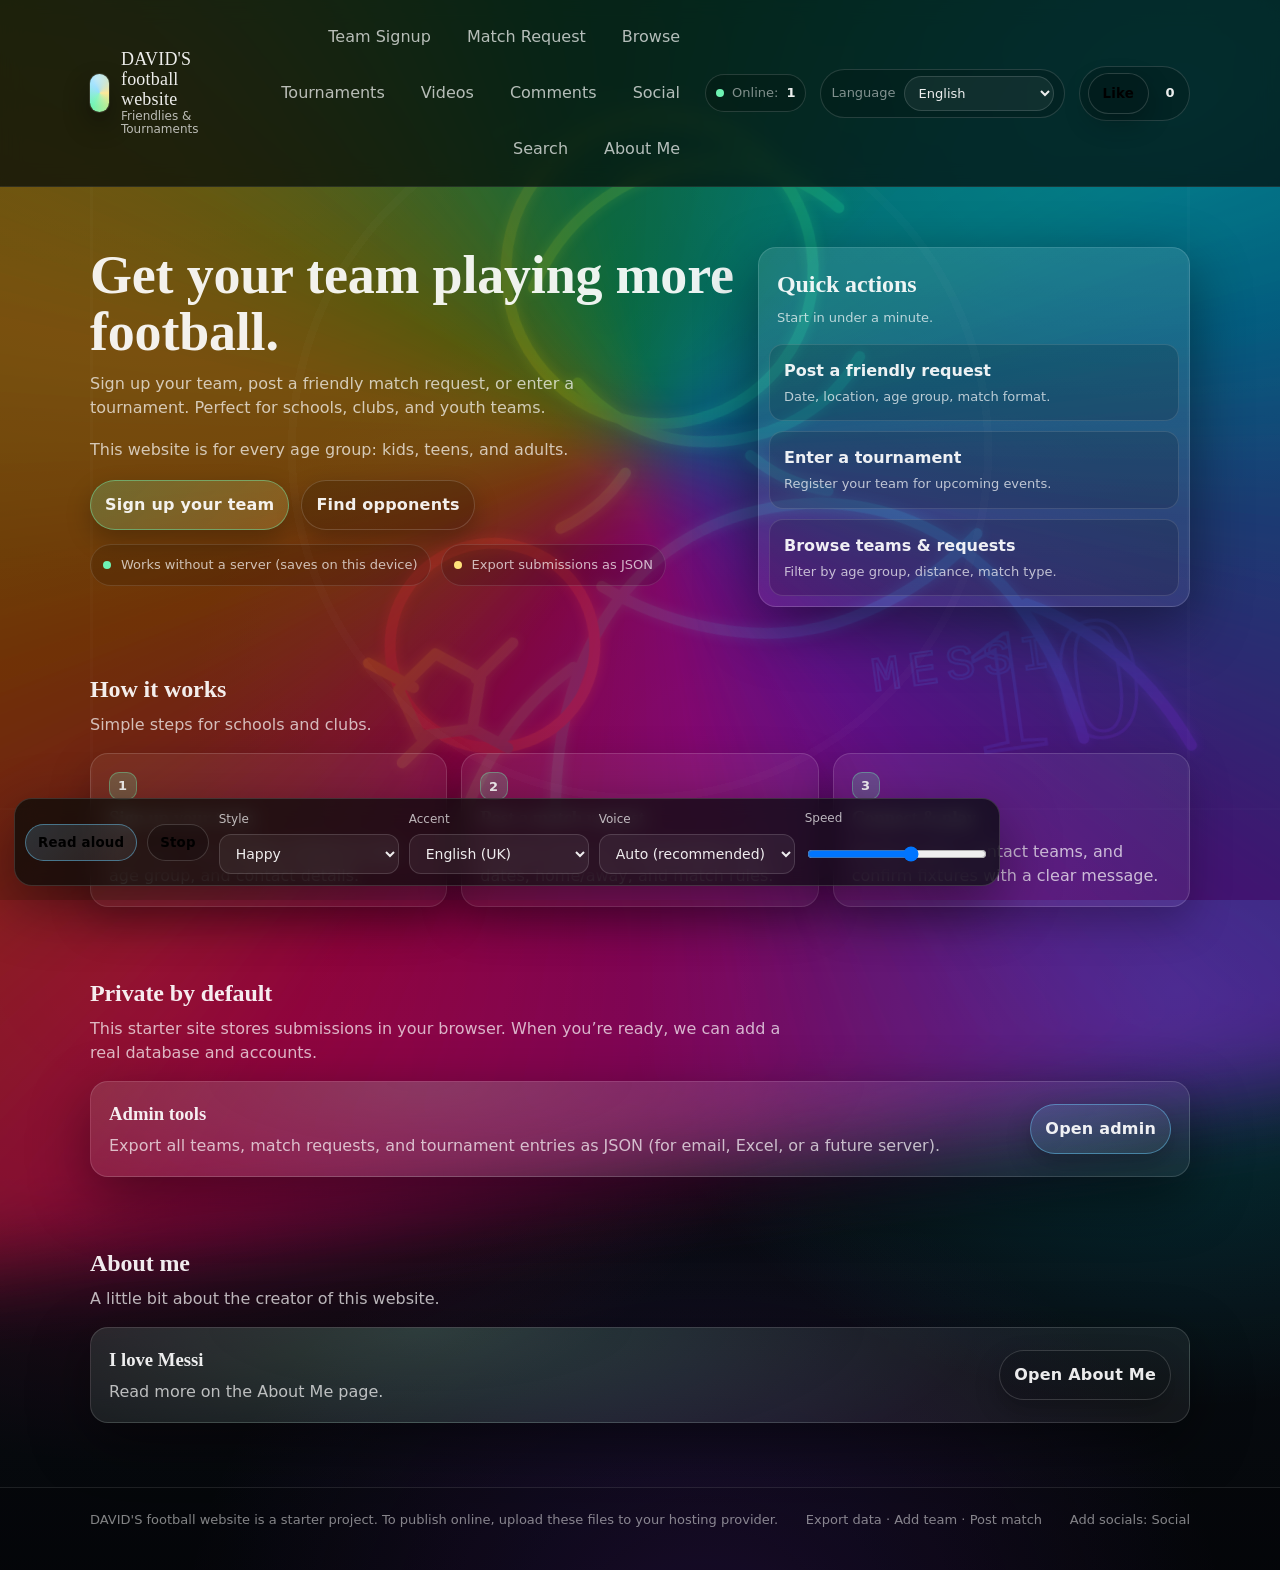
==== index.html @ 91747cb6 "Initial website" ====
<!doctype html>
<html lang="en">
  <head>
    <meta charset="utf-8" />
    <meta name="viewport" content="width=device-width, initial-scale=1" />
    <meta name="color-scheme" content="light" />
    <title>DAVID'S football website | Friendlies & Tournaments</title>
    <meta
      name="description"
      content="Sign up your football team, request friendly matches, and enter tournaments."
    />
    <link rel="stylesheet" href="./styles.css" />
  </head>
  <body>
    <a class="skip-link" href="#main">Skip to content</a>
    <header class="site-header">
      <div class="wrap header-inner">
        <a class="brand" href="./index.html" aria-label="Kickoff Hub home">
          <span class="brand-mark" aria-hidden="true"></span>
          <span class="brand-text">
            <span class="brand-title">DAVID'S football website</span>
            <span class="brand-sub">Friendlies & Tournaments</span>
          </span>
        </a>
        <nav class="nav">
          <a href="./team-signup.html" data-i18n="nav_team_signup">Team Signup</a>
          <a href="./match-request.html" data-i18n="nav_match_request">Match Request</a>
          <a href="./browse.html" data-i18n="nav_browse">Browse</a>
          <a href="./tournaments.html" data-i18n="nav_tournaments">Tournaments</a>
          <a href="./videos.html" data-i18n="nav_videos">Videos</a>
          <a href="./comments.html" data-i18n="nav_comments">Comments</a>
          <a href="./social.html" data-i18n="nav_social">Social</a>
          <a href="./search.html" data-i18n="nav_search">Search</a>
          <a href="./about.html" data-i18n="nav_about">About Me</a>
        </nav>
      </div>
    </header>

    <main id="main">
      <section class="hero">
        <div class="wrap hero-grid">
          <div class="hero-copy">
            <h1 data-i18n="h_index">Get your team playing more football.</h1>
            <p class="lede">
              Sign up your team, post a friendly match request, or enter a
              tournament. Perfect for schools, clubs, and youth teams.
            </p>
            <p class="lede">
              This website is for every age group: kids, teens, and adults.
            </p>
            <div class="cta-row">
              <a class="btn btn-primary" href="./team-signup.html" data-i18n="btn_signup">Sign up your team</a>
              <a class="btn btn-ghost" href="./browse.html" data-i18n="btn_find_opponents">Find opponents</a>
            </div>
            <div class="hero-meta">
              <div class="meta-pill">
                <span class="dot dot-green" aria-hidden="true"></span>
                Works without a server (saves on this device)
              </div>
              <div class="meta-pill">
                <span class="dot dot-amber" aria-hidden="true"></span>
                Export submissions as JSON
              </div>
            </div>
          </div>

          <div class="hero-card" role="region" aria-label="Quick actions">
            <div class="card-top">
              <h2 class="card-title">Quick actions</h2>
              <p class="card-sub">Start in under a minute.</p>
            </div>
            <div class="card-actions">
              <a class="action" href="./match-request.html">
                <span class="action-title">Post a friendly request</span>
                <span class="action-sub"
                  >Date, location, age group, match format.</span
                >
              </a>
              <a class="action" href="./tournaments.html">
                <span class="action-title">Enter a tournament</span>
                <span class="action-sub"
                  >Register your team for upcoming events.</span
                >
              </a>
              <a class="action" href="./browse.html">
                <span class="action-title">Browse teams & requests</span>
                <span class="action-sub"
                  >Filter by age group, distance, match type.</span
                >
              </a>
            </div>
          </div>
        </div>
      </section>

      <section class="wrap section">
        <div class="section-head">
          <h2>How it works</h2>
          <p>Simple steps for schools and clubs.</p>
        </div>

        <div class="grid-3">
          <article class="tile reveal">
            <div class="tile-badge">1</div>
            <h3>Sign up your team</h3>
            <p>
              Add your team name, school or club, age group, and contact
              details.
            </p>
          </article>
          <article class="tile reveal">
            <div class="tile-badge">2</div>
            <h3>Post a match request</h3>
            <p>
              Choose friendly or tournament, set dates, home/away, and match
              rules.
            </p>
          </article>
          <article class="tile reveal">
            <div class="tile-badge">3</div>
            <h3>Connect & play</h3>
            <p>
              Browse posts, contact teams, and confirm fixtures with a clear
              message.
            </p>
          </article>
        </div>
      </section>

      <section class="wrap section">
        <div class="section-head">
          <h2>Private by default</h2>
          <p>
            This starter site stores submissions in your browser. When you’re
            ready, we can add a real database and accounts.
          </p>
        </div>
        <div class="callout">
          <div>
            <h3 class="callout-title">Admin tools</h3>
            <p class="callout-copy">
              Export all teams, match requests, and tournament entries as JSON
              (for email, Excel, or a future server).
            </p>
          </div>
          <a class="btn btn-secondary" href="./browse.html#admin">Open admin</a>
        </div>
      </section>

      <section class="wrap section">
        <div class="section-head">
          <h2>About me</h2>
          <p>A little bit about the creator of this website.</p>
        </div>
        <div class="callout">
          <div>
            <h3 class="callout-title">I love Messi</h3>
            <p class="callout-copy">Read more on the About Me page.</p>
          </div>
          <a class="btn btn-ghost" href="./about.html">Open About Me</a>
        </div>
      </section>
    </main>

    <footer class="site-footer">
      <div class="wrap footer-inner">
          <p class="fine">
            DAVID'S football website is a starter project. To publish online,
            upload these files to your hosting provider.
          </p>
        <p class="fine">
          <a href="./browse.html#admin">Export data</a> ·
          <a href="./team-signup.html">Add team</a> ·
          <a href="./match-request.html">Post match</a>
        </p>
      </div>
    </footer>

    <script type="module" src="./app.js"></script>
  </body>
</html>
---- styles.css ----
:root {
  --bg: #08110d;
  --panel: rgba(255, 255, 255, 0.08);
  --panel-2: rgba(255, 255, 255, 0.12);
  --text: rgba(255, 255, 255, 0.92);
  --muted: rgba(255, 255, 255, 0.7);
  --faint: rgba(255, 255, 255, 0.5);
  --line: rgba(255, 255, 255, 0.14);
  --shadow: 0 20px 60px rgba(0, 0, 0, 0.45);
  --accent: #6ef3b3;
  --accent-2: #ffe27a;
  --danger: #ff6b6b;
  --ok: #58e18d;
  --radius: 18px;
  --radius-sm: 12px;
  --max: 1100px;
  --focus: 0 0 0 4px rgba(110, 243, 179, 0.22);

  --sans: ui-sans-serif, system-ui, -apple-system, Segoe UI, Roboto, Helvetica,
    Arial, "Apple Color Emoji", "Segoe UI Emoji";
  --serif: ui-serif, Iowan Old Style, Palatino, "Palatino Linotype", Georgia,
    serif;
  --mono: ui-monospace, SFMono-Regular, Menlo, Monaco, Consolas,
    "Liberation Mono", "Courier New", monospace;
}

* {
  box-sizing: border-box;
}

html,
body {
  height: 100%;
}

body {
  margin: 0;
  color: var(--text);
  font-family: var(--sans);
  line-height: 1.5;
  background: radial-gradient(1200px 900px at 12% 8%, rgba(255, 0, 107, 0.22) 0%, transparent 55%),
    radial-gradient(1000px 760px at 92% 10%, rgba(0, 226, 255, 0.22) 0%, transparent 55%),
    radial-gradient(900px 780px at 55% 82%, rgba(138, 43, 226, 0.18) 0%, transparent 58%),
    linear-gradient(180deg, #040807 0%, #070b10 45%, #030406 100%);
  overflow-x: hidden;
}

/* Chalk-line pitch pattern */
body::before {
  content: "";
  position: fixed;
  inset: 0;
  pointer-events: none;
  opacity: 0.18;
  background-image: radial-gradient(circle at 50% 50%, transparent 0 44%, rgba(255, 255, 255, 0.08) 44% 45%, transparent 45% 100%),
    linear-gradient(90deg, transparent 0 7%, rgba(255, 255, 255, 0.08) 7% 7.3%, transparent 7.3% 92.7%, rgba(255, 255, 255, 0.08) 92.7% 93%, transparent 93% 100%),
    linear-gradient(0deg, transparent 0 10%, rgba(255, 255, 255, 0.06) 10% 10.2%, transparent 10.2% 89.8%, rgba(255, 255, 255, 0.06) 89.8% 90%, transparent 90% 100%);
  mix-blend-mode: screen;
}

/* Neo rainbow glow layer (behind everything) */
body::after {
  content: "";
  position: fixed;
  inset: -30%;
  pointer-events: none;
  z-index: -1;
  opacity: 0.85;
  background:
    conic-gradient(
      from 210deg,
      rgba(255, 0, 107, 0.55),
      rgba(255, 177, 0, 0.48),
      rgba(56, 255, 145, 0.45),
      rgba(0, 226, 255, 0.48),
      rgba(138, 43, 226, 0.50),
      rgba(255, 0, 107, 0.55)
    );
  filter: blur(42px) saturate(1.35);
  transform: rotate(-8deg);
  animation: neoFlow 16s ease-in-out infinite alternate;
}

@keyframes neoFlow {
  0% {
    transform: rotate(-10deg) translate3d(-2%, -1%, 0) scale(1.02);
  }
  100% {
    transform: rotate(10deg) translate3d(2%, 1%, 0) scale(1.08);
  }
}

/* Decorative Messi poster layer (kept subtle) */
.bg-legend {
  position: fixed;
  inset: 0;
  pointer-events: none;
  z-index: -1;
  display: grid;
  place-items: center;
  opacity: 0.22;
}

.bg-legend svg {
  width: min(980px, 92vw);
  height: auto;
  transform: translate3d(10vw, 4vh, 0) rotate(-8deg);
  mix-blend-mode: screen;
  filter: saturate(1.25) contrast(1.05);
}

@media (max-width: 920px) {
  .bg-legend svg {
    transform: translate3d(0, 6vh, 0) rotate(-6deg);
  }
}

a {
  color: inherit;
  text-decoration: none;
}

a:hover {
  text-decoration: underline;
  text-decoration-thickness: 2px;
  text-underline-offset: 4px;
}

.wrap {
  width: min(var(--max), calc(100% - 40px));
  margin: 0 auto;
}

.skip-link {
  position: absolute;
  left: -999px;
  top: 10px;
  padding: 10px 14px;
  border-radius: 999px;
  background: rgba(0, 0, 0, 0.8);
  border: 1px solid var(--line);
}

.skip-link:focus {
  left: 10px;
  outline: none;
  box-shadow: var(--focus);
}

.site-header {
  position: sticky;
  top: 0;
  z-index: 10;
  background: rgba(5, 12, 9, 0.72);
  backdrop-filter: blur(10px);
  border-bottom: 1px solid rgba(255, 255, 255, 0.08);
}

.header-inner {
  display: flex;
  align-items: center;
  justify-content: space-between;
  padding: 16px 0;
  gap: 14px;
}

.brand {
  display: flex;
  align-items: center;
  gap: 12px;
  text-decoration: none;
}

.brand-mark {
  width: 38px;
  height: 38px;
  border-radius: 10px;
  background: conic-gradient(from 210deg, var(--accent), #6ad0ff, var(--accent-2), var(--accent));
  box-shadow: 0 0 0 1px rgba(255, 255, 255, 0.12),
    0 12px 26px rgba(0, 0, 0, 0.45);
  position: relative;
  overflow: hidden;
}

.brand-mark::after {
  content: "";
  position: absolute;
  inset: -40%;
  background: radial-gradient(circle at 30% 30%, rgba(255, 255, 255, 0.75), transparent 55%);
  transform: rotate(18deg);
  opacity: 0.7;
}

.brand-text {
  display: flex;
  flex-direction: column;
  line-height: 1.1;
}

.brand-title {
  font-family: var(--serif);
  letter-spacing: 0.2px;
  font-size: 18px;
}

.brand-sub {
  font-size: 12px;
  color: var(--muted);
}

.nav {
  display: flex;
  gap: 14px;
  align-items: center;
  flex-wrap: wrap;
  justify-content: flex-end;
}

.nav a {
  padding: 8px 10px;
  border-radius: 999px;
  border: 1px solid transparent;
  color: var(--muted);
}

.nav a[aria-current="page"] {
  color: var(--text);
  border-color: rgba(255, 255, 255, 0.18);
  background: rgba(255, 255, 255, 0.06);
  text-decoration: none;
}

.nav a:hover {
  color: var(--text);
  text-decoration: none;
  border-color: rgba(255, 255, 255, 0.14);
  background: rgba(255, 255, 255, 0.04);
}

.online-pill {
  display: inline-flex;
  align-items: center;
  gap: 8px;
  padding: 8px 10px;
  border-radius: 999px;
  border: 1px solid rgba(255, 255, 255, 0.14);
  background: rgba(0, 0, 0, 0.18);
  color: var(--muted);
  font-size: 13px;
  white-space: nowrap;
}

.online-pill .online-label {
  color: var(--faint);
}

.online-pill .online-count {
  color: var(--text);
  font-weight: 820;
}

.lang-pill {
  display: inline-flex;
  align-items: center;
  gap: 8px;
  padding: 6px 10px;
  border-radius: 999px;
  border: 1px solid rgba(255, 255, 255, 0.14);
  background: rgba(0, 0, 0, 0.18);
  color: var(--muted);
  font-size: 13px;
  white-space: nowrap;
}

.lang-label {
  color: var(--faint);
}

.lang-select {
  min-width: 150px;
  padding: 8px 10px;
  border-radius: 999px;
  border: 1px solid rgba(255, 255, 255, 0.14);
  background: rgba(255, 255, 255, 0.06);
  color: var(--text);
  font-size: 13px;
}

.lang-select:focus {
  outline: none;
  box-shadow: var(--focus);
  border-color: rgba(110, 243, 179, 0.35);
}

.like-pill {
  display: inline-flex;
  align-items: center;
  gap: 10px;
  padding: 6px 8px;
  border-radius: 999px;
  border: 1px solid rgba(255, 255, 255, 0.14);
  background: rgba(0, 0, 0, 0.18);
  color: var(--muted);
  font-size: 13px;
  white-space: nowrap;
}

.like-btn {
  padding: 8px 10px;
  box-shadow: none;
}

.like-count {
  min-width: 22px;
  text-align: center;
  font-weight: 900;
  color: var(--text);
}

.hero {
  padding: 60px 0 30px;
}

.video-grid {
  display: grid;
  gap: 14px;
  grid-template-columns: repeat(2, 1fr);
}

.video-card {
  border-radius: var(--radius);
  border: 1px solid rgba(255, 255, 255, 0.14);
  background: rgba(255, 255, 255, 0.06);
  box-shadow: 0 16px 40px rgba(0, 0, 0, 0.22);
  overflow: hidden;
}

.video-frame {
  position: relative;
  aspect-ratio: 16 / 9;
  background: rgba(0, 0, 0, 0.22);
}

.video-frame iframe {
  position: absolute;
  inset: 0;
  width: 100%;
  height: 100%;
  border: 0;
}

.video-meta {
  padding: 14px;
  display: grid;
  gap: 8px;
}

.video-head {
  display: flex;
  gap: 10px;
  align-items: center;
  justify-content: space-between;
  flex-wrap: wrap;
}

.video-title {
  margin: 0;
  font-family: var(--serif);
  letter-spacing: -0.1px;
}

.video-desc {
  margin: 0;
  color: var(--muted);
}

.video-remove {
  padding: 8px 10px;
  box-shadow: none;
}

.video-actions {
  padding: 0 14px 14px;
  display: flex;
  gap: 10px;
  flex-wrap: wrap;
}

/* Comments */
.comments-list {
  display: grid;
  gap: 12px;
}

.comment {
  padding: 14px;
  border-radius: var(--radius);
  border: 1px solid rgba(255, 255, 255, 0.14);
  background: rgba(255, 255, 255, 0.06);
  box-shadow: 0 16px 40px rgba(0, 0, 0, 0.22);
  display: grid;
  gap: 8px;
}

.comment-head {
  display: flex;
  gap: 10px;
  align-items: baseline;
  justify-content: space-between;
  flex-wrap: wrap;
}

.comment-name {
  margin: 0;
  font-weight: 900;
  letter-spacing: 0.1px;
}

.comment-meta {
  color: var(--muted);
  font-size: 13px;
}

.comment-body {
  margin: 0;
  color: var(--muted);
  white-space: pre-wrap;
}

/* Social */
.social-row {
  display: flex;
  gap: 10px;
  flex-wrap: wrap;
  align-items: center;
}

.social-preview {
  display: grid;
  gap: 10px;
}

.footer-socials {
  display: grid;
  gap: 8px;
}

/* Search */
.quick-grid {
  display: grid;
  gap: 10px;
  grid-template-columns: repeat(3, 1fr);
}

.quick {
  text-align: left;
  padding: 12px 14px;
  border-radius: 14px;
  border: 1px solid rgba(255, 255, 255, 0.12);
  background: rgba(0, 0, 0, 0.14);
  color: var(--text);
  font-weight: 750;
  cursor: pointer;
}

.quick:hover {
  background: rgba(0, 0, 0, 0.22);
  border-color: rgba(255, 255, 255, 0.18);
}

.quick:focus {
  outline: none;
  box-shadow: var(--focus);
}

@media (max-width: 920px) {
  .quick-grid {
    grid-template-columns: 1fr;
  }
}

@media (max-width: 920px) {
  .video-grid {
    grid-template-columns: 1fr;
  }
}

.hero-grid {
  display: grid;
  gap: 20px;
  grid-template-columns: 1.2fr 0.8fr;
  align-items: start;
}

.hero-copy h1 {
  font-family: var(--serif);
  font-size: clamp(34px, 5vw, 54px);
  line-height: 1.05;
  margin: 0 0 12px;
  letter-spacing: -0.2px;
}

.lede {
  margin: 0 0 18px;
  max-width: 54ch;
  color: var(--muted);
  font-size: 16px;
}

.cta-row {
  display: flex;
  gap: 12px;
  flex-wrap: wrap;
  margin: 18px 0 14px;
}

.btn {
  display: inline-flex;
  align-items: center;
  justify-content: center;
  gap: 10px;
  padding: 12px 14px;
  border-radius: 999px;
  border: 1px solid rgba(255, 255, 255, 0.16);
  background: rgba(255, 255, 255, 0.06);
  box-shadow: 0 10px 25px rgba(0, 0, 0, 0.25);
  text-decoration: none;
  font-weight: 650;
  letter-spacing: 0.2px;
  cursor: pointer;
}

button.btn {
  font-family: var(--sans);
}

.btn:hover {
  text-decoration: none;
  border-color: rgba(255, 255, 255, 0.26);
  background: rgba(255, 255, 255, 0.08);
}

.btn:focus {
  outline: none;
  box-shadow: var(--focus);
}

.btn-primary {
  background: linear-gradient(135deg, rgba(110, 243, 179, 0.22), rgba(255, 226, 122, 0.18));
  border-color: rgba(110, 243, 179, 0.45);
}

.btn-secondary {
  border-color: rgba(106, 208, 255, 0.45);
  background: linear-gradient(135deg, rgba(106, 208, 255, 0.18), rgba(255, 255, 255, 0.06));
}

.btn-ghost {
  background: rgba(0, 0, 0, 0.18);
}

.hero-meta {
  display: flex;
  gap: 10px;
  flex-wrap: wrap;
  margin-top: 10px;
}

.meta-pill {
  display: inline-flex;
  align-items: center;
  gap: 10px;
  padding: 10px 12px;
  border-radius: 999px;
  border: 1px solid rgba(255, 255, 255, 0.12);
  background: rgba(0, 0, 0, 0.14);
  color: var(--muted);
  font-size: 13px;
}

.dot {
  width: 8px;
  height: 8px;
  border-radius: 999px;
  display: inline-block;
}

.dot-green {
  background: var(--accent);
}

.dot-amber {
  background: var(--accent-2);
}

.hero-card {
  border-radius: var(--radius);
  background: linear-gradient(180deg, rgba(255, 255, 255, 0.10), rgba(255, 255, 255, 0.06));
  border: 1px solid rgba(255, 255, 255, 0.14);
  box-shadow: var(--shadow);
  overflow: hidden;
  transform: translateY(0);
  animation: floatIn 650ms ease-out both;
}

.card-top {
  padding: 18px 18px 6px;
}

.card-title {
  margin: 0;
  font-family: var(--serif);
  letter-spacing: -0.1px;
}

.card-sub {
  margin: 6px 0 0;
  color: var(--muted);
  font-size: 13px;
}

.card-actions {
  display: grid;
  padding: 10px;
  gap: 10px;
}

.action {
  display: grid;
  gap: 4px;
  padding: 14px 14px;
  border-radius: 14px;
  border: 1px solid rgba(255, 255, 255, 0.12);
  background: rgba(0, 0, 0, 0.15);
  text-decoration: none;
}

.action:hover {
  text-decoration: none;
  background: rgba(0, 0, 0, 0.22);
  border-color: rgba(255, 255, 255, 0.18);
}

.action-title {
  font-weight: 720;
}

.action-sub {
  color: var(--muted);
  font-size: 13px;
}

.section {
  padding: 34px 0;
}

.section-head {
  display: grid;
  gap: 6px;
  margin-bottom: 16px;
}

.section-head h2 {
  margin: 0;
  font-family: var(--serif);
  letter-spacing: -0.1px;
}

.section-head p {
  margin: 0;
  color: var(--muted);
  max-width: 70ch;
}

.grid-3 {
  display: grid;
  gap: 14px;
  grid-template-columns: repeat(3, 1fr);
}

.tile {
  border-radius: var(--radius);
  border: 1px solid rgba(255, 255, 255, 0.14);
  background: rgba(255, 255, 255, 0.06);
  padding: 18px;
  box-shadow: 0 16px 40px rgba(0, 0, 0, 0.25);
  min-height: 150px;
}

.tile h3 {
  margin: 4px 0 8px;
  font-family: var(--serif);
  letter-spacing: -0.1px;
}

.tile p {
  margin: 0;
  color: var(--muted);
}

.tile-badge {
  display: inline-flex;
  align-items: center;
  justify-content: center;
  width: 28px;
  height: 28px;
  border-radius: 10px;
  background: rgba(110, 243, 179, 0.2);
  border: 1px solid rgba(110, 243, 179, 0.38);
  font-weight: 760;
  font-size: 13px;
}

.callout {
  display: flex;
  align-items: center;
  justify-content: space-between;
  gap: 16px;
  padding: 18px;
  border-radius: var(--radius);
  border: 1px solid rgba(255, 255, 255, 0.14);
  background: radial-gradient(800px 240px at 30% 0%, rgba(110, 243, 179, 0.16), transparent 70%),
    rgba(255, 255, 255, 0.06);
  box-shadow: var(--shadow);
}

.callout-title {
  margin: 0;
  font-family: var(--serif);
}

.callout-copy {
  margin: 6px 0 0;
  color: var(--muted);
}

.site-footer {
  border-top: 1px solid rgba(255, 255, 255, 0.10);
  padding: 22px 0 40px;
  margin-top: 30px;
  background: rgba(0, 0, 0, 0.16);
}

.footer-inner {
  display: flex;
  align-items: baseline;
  justify-content: space-between;
  gap: 12px;
  flex-wrap: wrap;
}

.fine {
  margin: 0;
  color: var(--faint);
  font-size: 13px;
}

/* Forms */
.page {
  padding: 36px 0 40px;
}

.page-head {
  display: grid;
  gap: 8px;
  margin-bottom: 16px;
}

.page-head h1 {
  margin: 0;
  font-family: var(--serif);
  letter-spacing: -0.2px;
}

.page-head p {
  margin: 0;
  max-width: 78ch;
  color: var(--muted);
}

.panel {
  border-radius: var(--radius);
  border: 1px solid rgba(255, 255, 255, 0.14);
  background: rgba(255, 255, 255, 0.06);
  box-shadow: var(--shadow);
  overflow: hidden;
}

.panel-body {
  padding: 18px;
}

.panel-foot {
  padding: 14px 18px;
  border-top: 1px solid rgba(255, 255, 255, 0.10);
  display: flex;
  align-items: center;
  justify-content: space-between;
  gap: 12px;
  flex-wrap: wrap;
  background: rgba(0, 0, 0, 0.12);
}

.form {
  display: grid;
  gap: 14px;
}

.fieldset {
  display: grid;
  gap: 10px;
  padding: 14px;
  border-radius: var(--radius-sm);
  border: 1px solid rgba(255, 255, 255, 0.12);
  background: rgba(0, 0, 0, 0.12);
}

.fieldset legend {
  padding: 0 6px;
  color: var(--muted);
  font-weight: 720;
  letter-spacing: 0.2px;
  font-size: 13px;
}

.grid-2 {
  display: grid;
  gap: 12px;
  grid-template-columns: repeat(2, 1fr);
}

label {
  display: grid;
  gap: 6px;
  font-size: 13px;
  color: var(--muted);
}

input,
select,
textarea {
  color: var(--text);
  background: rgba(255, 255, 255, 0.06);
  border: 1px solid rgba(255, 255, 255, 0.14);
  border-radius: 12px;
  padding: 10px 12px;
  font-family: var(--sans);
  font-size: 14px;
}

textarea {
  min-height: 110px;
  resize: vertical;
}

input:focus,
select:focus,
textarea:focus {
  outline: none;
  box-shadow: var(--focus);
  border-color: rgba(110, 243, 179, 0.35);
}

.hint {
  color: var(--faint);
  font-size: 12px;
  margin-top: -6px;
}

.req {
  color: rgba(255, 226, 122, 0.92);
}

.toast {
  position: fixed;
  right: 18px;
  bottom: 18px;
  width: min(420px, calc(100% - 36px));
  padding: 14px 14px;
  border-radius: 16px;
  border: 1px solid rgba(255, 255, 255, 0.14);
  background: rgba(4, 10, 7, 0.72);
  backdrop-filter: blur(10px);
  box-shadow: var(--shadow);
  transform: translateY(20px);
  opacity: 0;
  transition: opacity 200ms ease, transform 220ms ease;
  pointer-events: none;
}

.toast.show {
  opacity: 1;
  transform: translateY(0);
}

.toast-title {
  margin: 0;
  font-weight: 780;
}

.toast-copy {
  margin: 6px 0 0;
  color: var(--muted);
  font-size: 13px;
}

.tag-row {
  display: flex;
  flex-wrap: wrap;
  gap: 8px;
}

.tag {
  border-radius: 999px;
  padding: 7px 10px;
  border: 1px solid rgba(255, 255, 255, 0.12);
  background: rgba(0, 0, 0, 0.18);
  color: var(--muted);
  font-size: 12px;
}

.toolbar {
  display: flex;
  align-items: center;
  justify-content: space-between;
  gap: 12px;
  flex-wrap: wrap;
  margin: 16px 0;
}

.search {
  display: flex;
  gap: 10px;
  flex-wrap: wrap;
  align-items: center;
}

.search input,
.search select {
  min-width: 180px;
}

.list {
  display: grid;
  gap: 12px;
}

.item {
  padding: 16px;
  border-radius: var(--radius);
  border: 1px solid rgba(255, 255, 255, 0.14);
  background: rgba(255, 255, 255, 0.06);
  box-shadow: 0 16px 40px rgba(0, 0, 0, 0.22);
  display: grid;
  gap: 10px;
}

.item-head {
  display: flex;
  gap: 10px;
  flex-wrap: wrap;
  align-items: baseline;
  justify-content: space-between;
}

.item-title {
  margin: 0;
  font-weight: 820;
  letter-spacing: 0.1px;
}

.item-meta {
  color: var(--muted);
  font-size: 13px;
}

.item p {
  margin: 0;
  color: var(--muted);
}

.mono {
  font-family: var(--mono);
  font-size: 12px;
  color: var(--faint);
}

.danger {
  color: rgba(255, 107, 107, 0.92);
}

.muted {
  color: var(--muted);
}

.small {
  font-size: 13px;
}

.reveal {
  opacity: 0;
  transform: translateY(10px);
  animation: rise 600ms ease forwards;
  animation-delay: var(--d, 0ms);
}

@keyframes rise {
  to {
    opacity: 1;
    transform: translateY(0);
  }
}

@keyframes floatIn {
  from {
    transform: translateY(12px);
    opacity: 0;
  }
  to {
    transform: translateY(0);
    opacity: 1;
  }
}

/* Text-to-speech controls */
.tts-bar {
  position: fixed;
  left: 14px;
  bottom: 14px;
  z-index: 20;
  display: flex;
  align-items: center;
  gap: 10px;
  flex-wrap: wrap;
  padding: 10px;
  border-radius: 18px;
  border: 1px solid rgba(255, 255, 255, 0.14);
  background: rgba(4, 10, 7, 0.72);
  backdrop-filter: blur(10px);
  box-shadow: var(--shadow);
}

.tts-btn {
  padding: 10px 12px;
  box-shadow: none;
}

.tts-label {
  display: grid;
  gap: 6px;
  color: var(--muted);
  font-size: 12px;
}

.tts-select,
.tts-range {
  min-width: 180px;
}

@media (max-width: 920px) {
  .hero-grid {
    grid-template-columns: 1fr;
  }
  .grid-3 {
    grid-template-columns: 1fr;
  }
}

@media (max-width: 720px) {
  .header-inner {
    flex-direction: column;
    align-items: stretch;
  }
  .nav {
    justify-content: flex-start;
  }
  .grid-2 {
    grid-template-columns: 1fr;
  }
  .panel-foot {
    flex-direction: column;
    align-items: stretch;
  }
  .footer-inner {
    flex-direction: column;
    align-items: flex-start;
  }

  .tts-bar {
    left: 10px;
    right: 10px;
    bottom: 10px;
    justify-content: space-between;
  }

  .tts-select,
  .tts-range {
    min-width: 140px;
  }
}
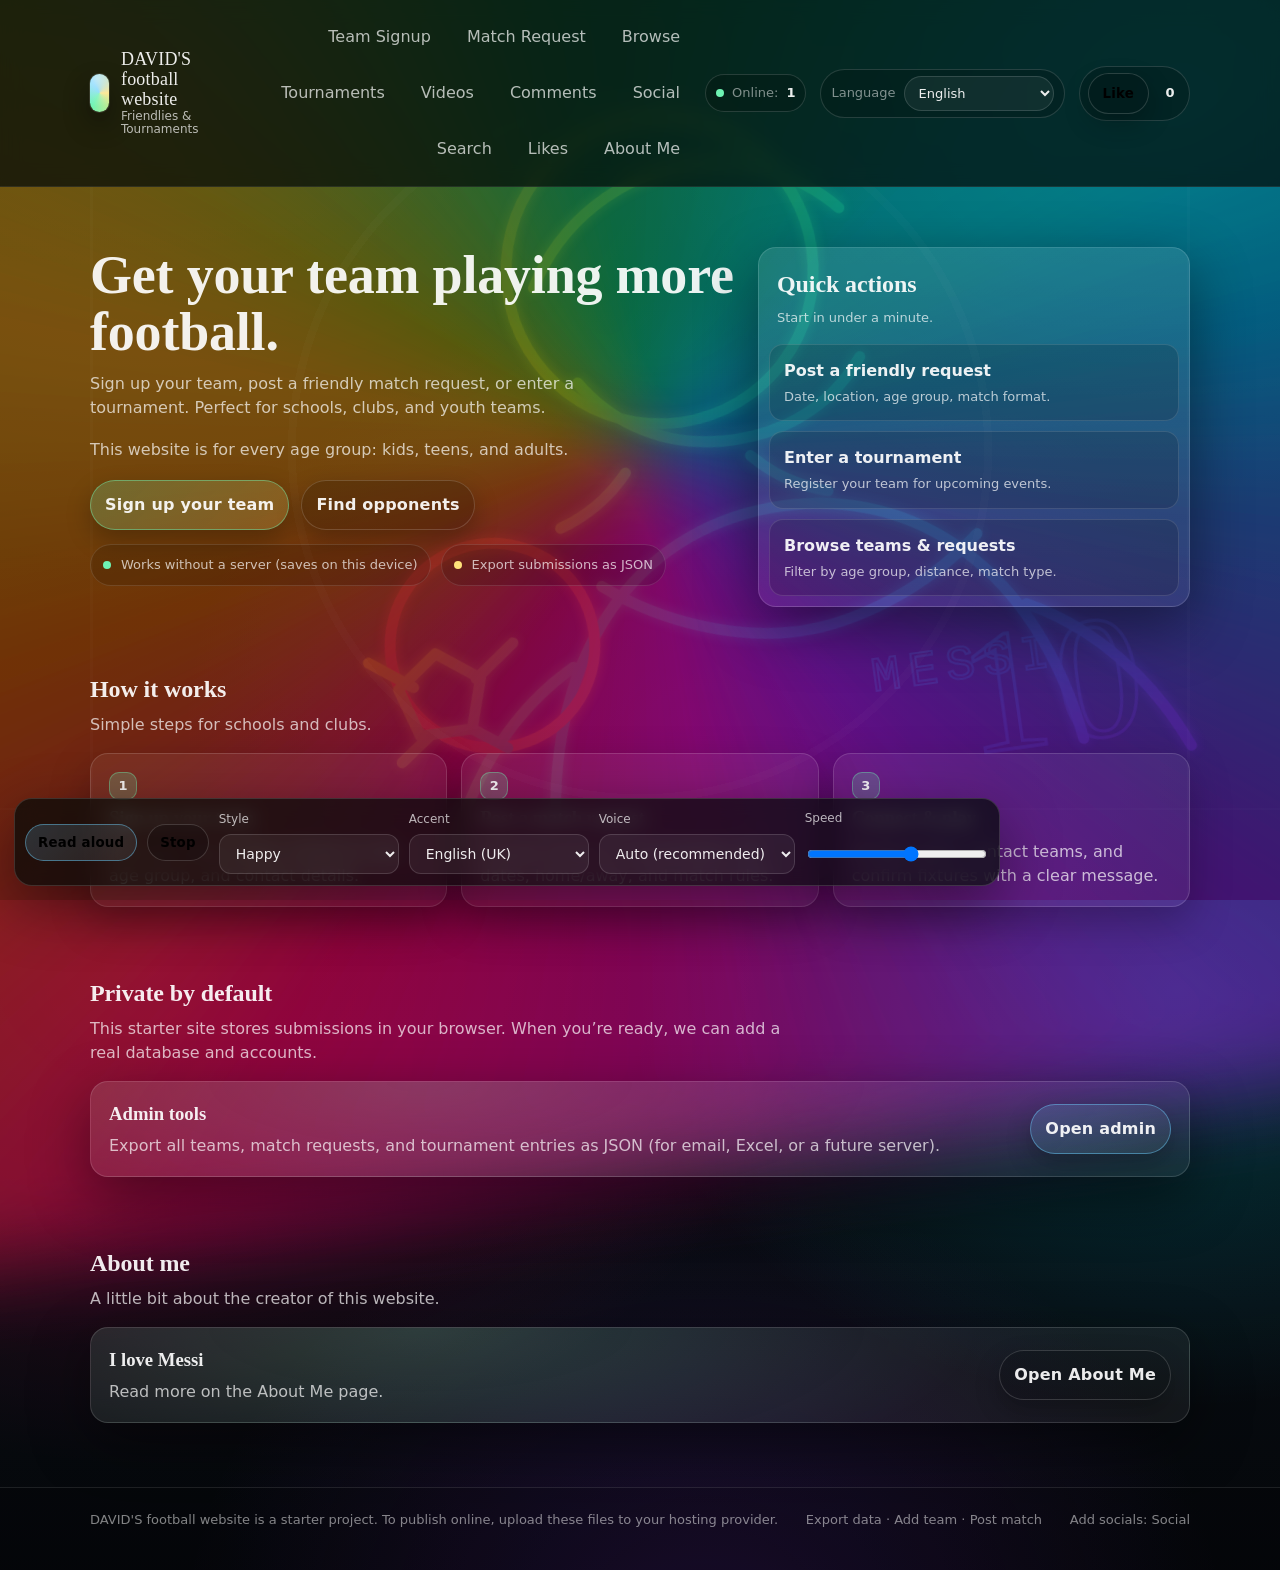
==== commit ef197055: "Add likes page and updates" ====
--- a/index.html
+++ b/index.html
@@ -31,6 +31,7 @@
           <a href="./comments.html" data-i18n="nav_comments">Comments</a>
           <a href="./social.html" data-i18n="nav_social">Social</a>
           <a href="./search.html" data-i18n="nav_search">Search</a>
+          <a href="./likes.html" data-i18n="nav_likes">Likes</a>
           <a href="./about.html" data-i18n="nav_about">About Me</a>
         </nav>
       </div>
--- a/styles.css
+++ b/styles.css
@@ -473,6 +473,42 @@
   box-shadow: var(--focus);
 }
 
+/* Likes page */
+.stat-card {
+  display: flex;
+  align-items: center;
+  justify-content: space-between;
+  gap: 16px;
+  flex-wrap: wrap;
+  padding: 18px;
+  border-radius: var(--radius);
+  border: 1px solid rgba(255, 255, 255, 0.14);
+  background: radial-gradient(700px 220px at 20% 0%, rgba(255, 226, 122, 0.14), transparent 70%),
+    rgba(255, 255, 255, 0.06);
+  box-shadow: var(--shadow);
+}
+
+.stat-kicker {
+  margin: 0;
+  color: var(--muted);
+  font-size: 13px;
+  letter-spacing: 0.2px;
+  font-weight: 750;
+}
+
+.stat-number {
+  margin: 6px 0 0;
+  font-family: var(--serif);
+  font-size: clamp(46px, 6vw, 72px);
+  line-height: 1;
+}
+
+.stat-sub {
+  margin: 10px 0 0;
+  color: var(--faint);
+  font-size: 13px;
+}
+
 @media (max-width: 920px) {
   .quick-grid {
     grid-template-columns: 1fr;
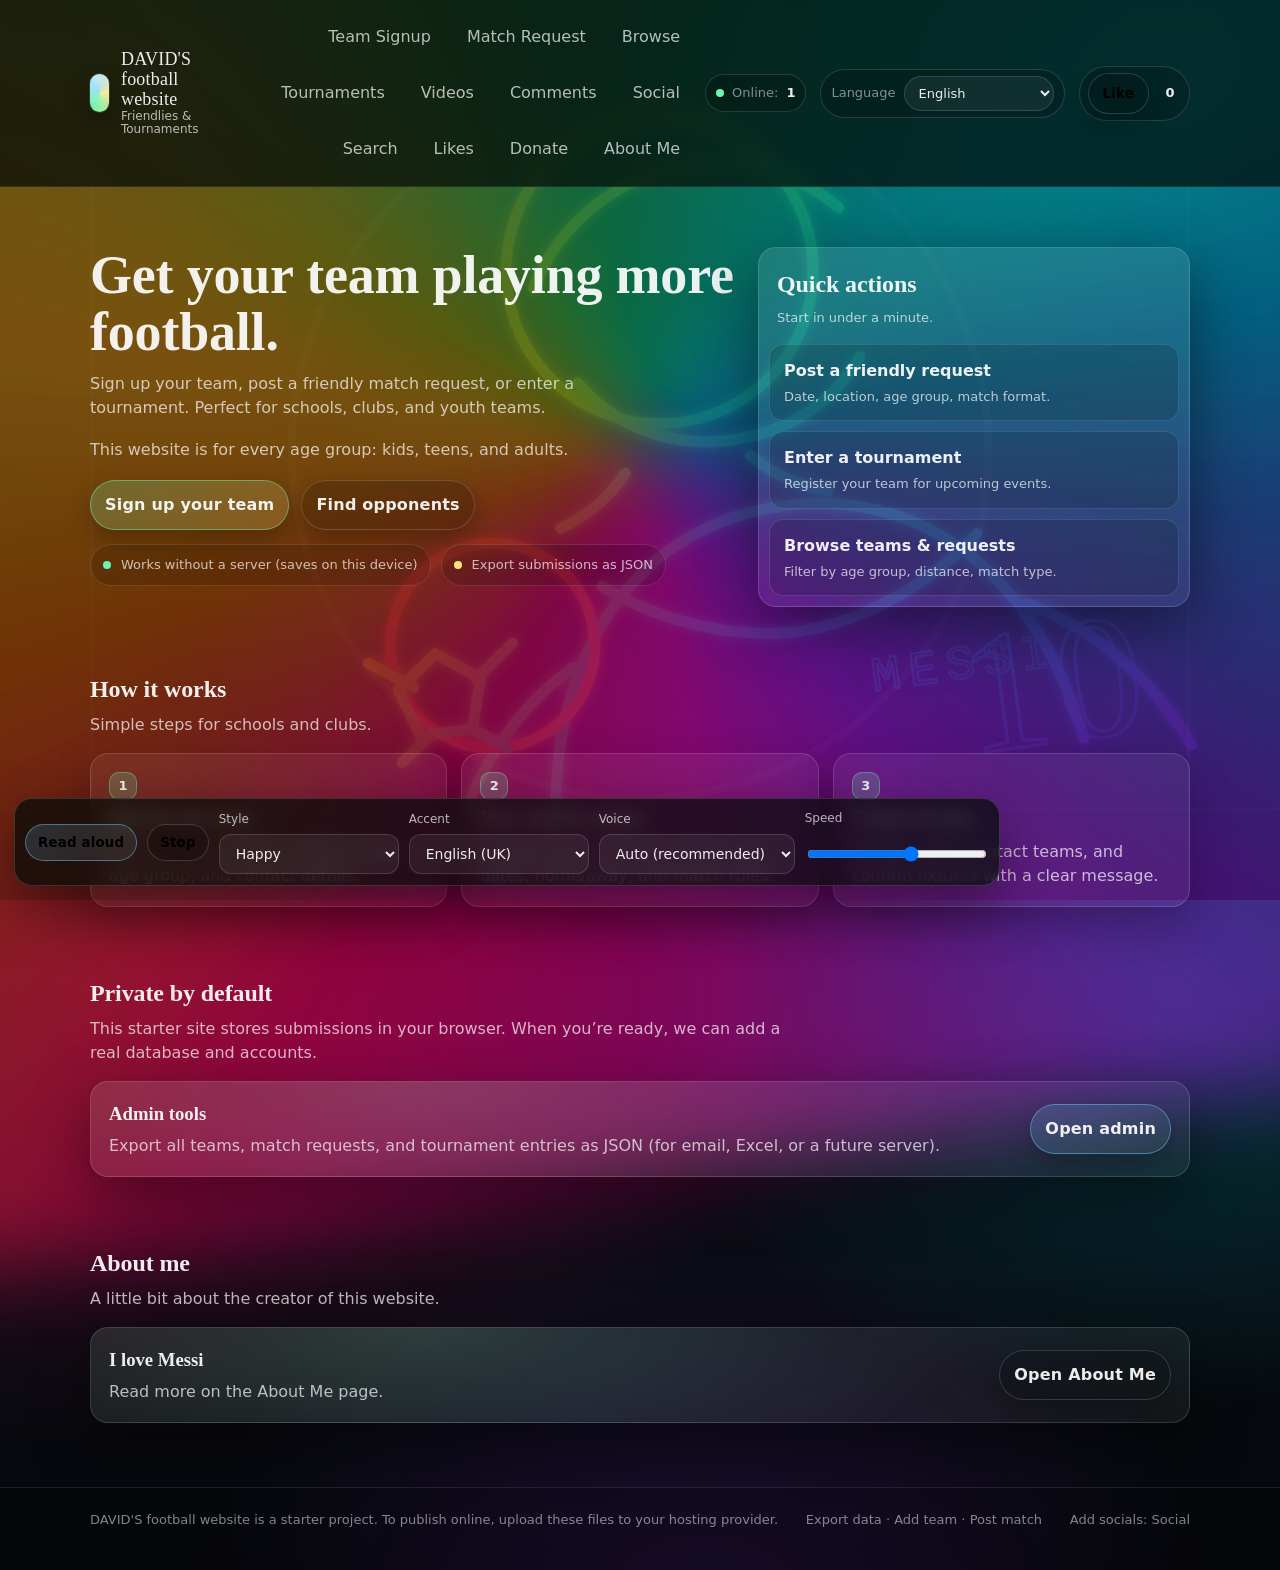
==== commit ad2ce8a7: "Add donate tab" ====
--- a/index.html
+++ b/index.html
@@ -32,6 +32,7 @@
           <a href="./social.html" data-i18n="nav_social">Social</a>
           <a href="./search.html" data-i18n="nav_search">Search</a>
           <a href="./likes.html" data-i18n="nav_likes">Likes</a>
+          <a href="./donate.html" data-i18n="nav_donate">Donate</a>
           <a href="./about.html" data-i18n="nav_about">About Me</a>
         </nav>
       </div>
--- a/styles.css
+++ b/styles.css
@@ -43,6 +43,11 @@
     radial-gradient(900px 780px at 55% 82%, rgba(138, 43, 226, 0.18) 0%, transparent 58%),
     linear-gradient(180deg, #040807 0%, #070b10 45%, #030406 100%);
   overflow-x: hidden;
+}
+
+/* Give fixed bottom controls room on mobile. */
+.page {
+  padding-bottom: 40px;
 }
 
 /* Chalk-line pitch pattern */
@@ -216,6 +221,51 @@
   justify-content: flex-end;
 }
 
+.nav-toggle {
+  display: none;
+  align-items: center;
+  gap: 10px;
+  padding: 10px 12px;
+  border-radius: 999px;
+  border: 1px solid rgba(255, 255, 255, 0.16);
+  background: rgba(255, 255, 255, 0.06);
+  color: var(--text);
+  font-weight: 750;
+  cursor: pointer;
+}
+
+.nav-toggle:focus {
+  outline: none;
+  box-shadow: var(--focus);
+}
+
+.nav-toggle-icon {
+  width: 18px;
+  height: 12px;
+  position: relative;
+  display: inline-block;
+}
+
+.nav-toggle-icon::before,
+.nav-toggle-icon::after {
+  content: "";
+  position: absolute;
+  left: 0;
+  right: 0;
+  height: 2px;
+  border-radius: 999px;
+  background: rgba(255, 255, 255, 0.85);
+}
+
+.nav-toggle-icon::before {
+  top: 0;
+  box-shadow: 0 5px 0 rgba(255, 255, 255, 0.85);
+}
+
+.nav-toggle-icon::after {
+  bottom: 0;
+}
+
 .nav a {
   padding: 8px 10px;
   border-radius: 999px;
@@ -509,6 +559,11 @@
   font-size: 13px;
 }
 
+.donate-preview {
+  display: grid;
+  gap: 10px;
+}
+
 @media (max-width: 920px) {
   .quick-grid {
     grid-template-columns: 1fr;
@@ -1122,6 +1177,45 @@
     align-items: flex-start;
   }
 
+  /* Prevent iOS Safari zoom on focus (needs 16px inputs). */
+  input,
+  select,
+  textarea {
+    font-size: 16px;
+  }
+
+  /* Mobile menu */
+  .nav-toggle {
+    display: inline-flex;
+    align-self: flex-start;
+  }
+
+  .nav {
+    display: none;
+    flex-direction: column;
+    gap: 8px;
+    padding: 10px;
+    border-radius: 16px;
+    border: 1px solid rgba(255, 255, 255, 0.12);
+    background: rgba(0, 0, 0, 0.16);
+  }
+
+  .site-header.nav-open .nav {
+    display: flex;
+  }
+
+  .nav a {
+    width: 100%;
+    padding: 12px 12px;
+  }
+
+  .online-pill,
+  .lang-pill,
+  .like-pill {
+    width: 100%;
+    justify-content: space-between;
+  }
+
   .tts-bar {
     left: 10px;
     right: 10px;
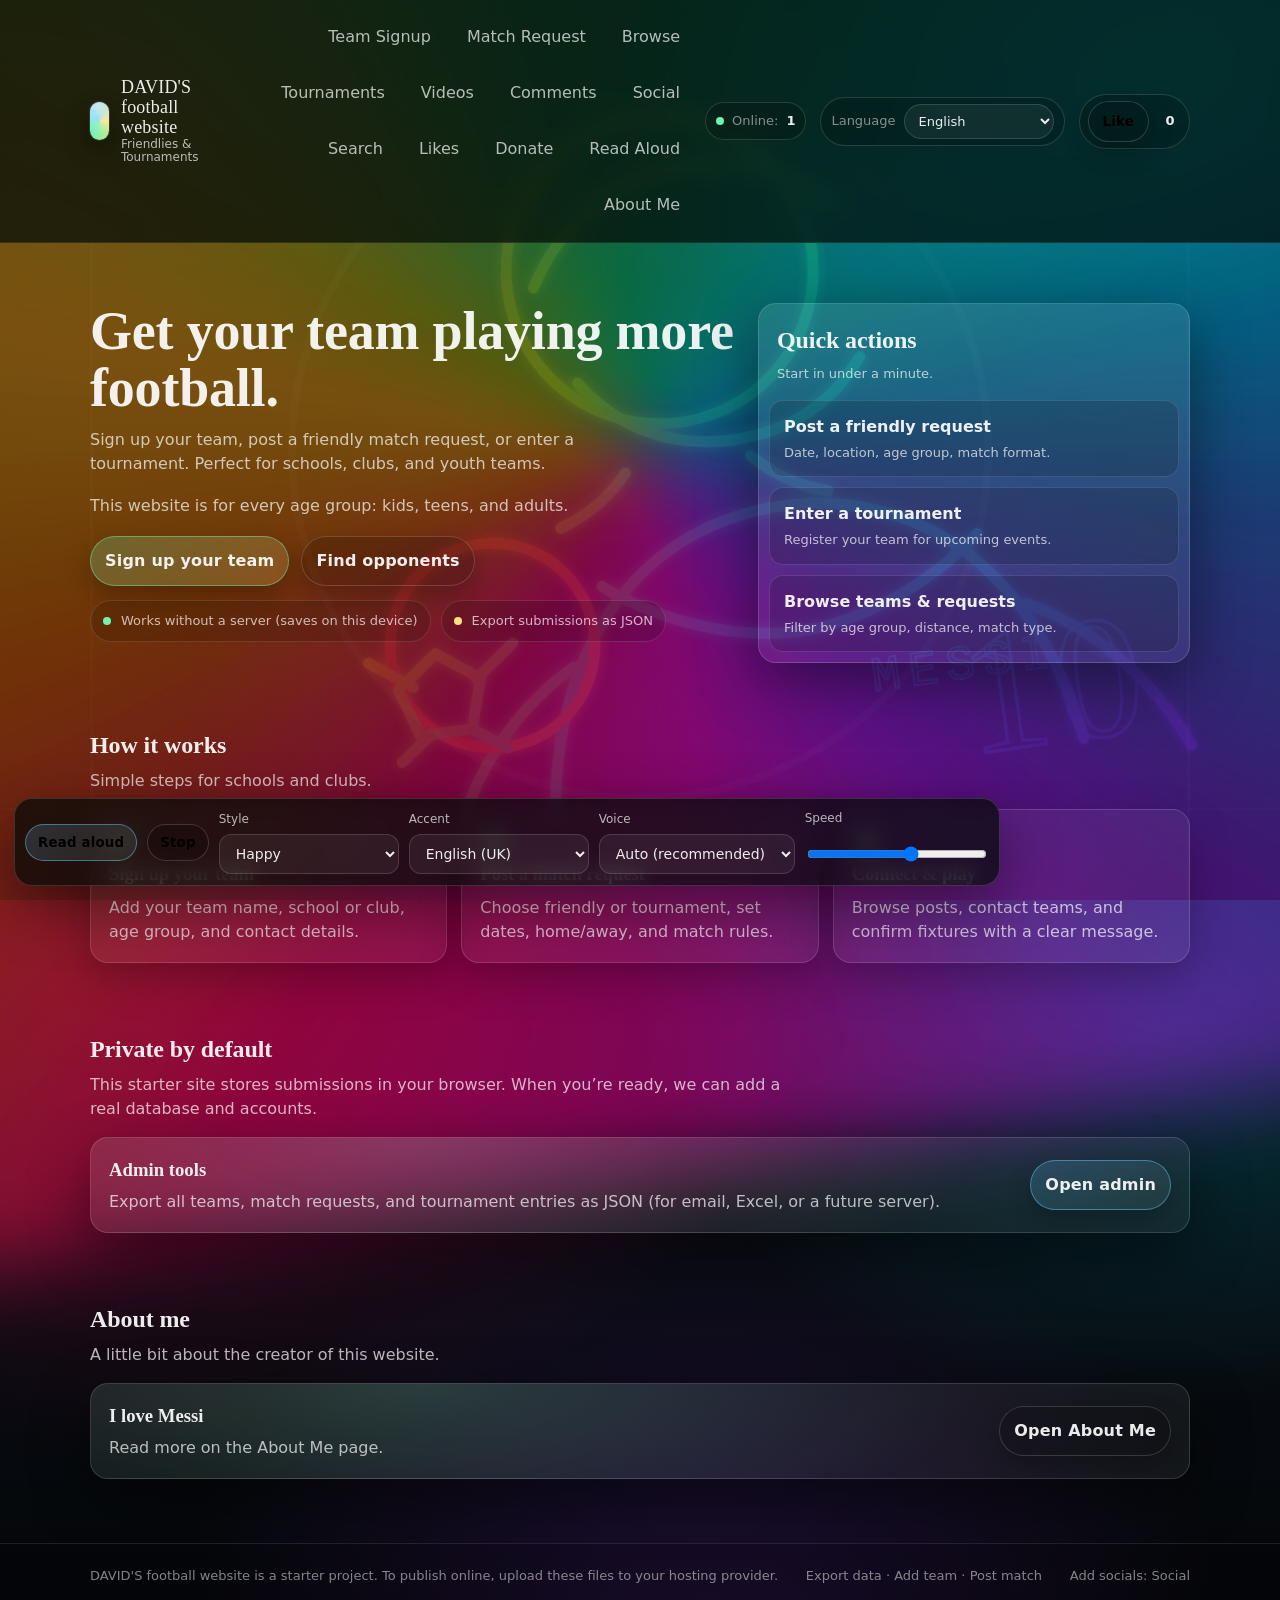
==== commit 766c8e11: "Add read aloud page" ====
--- a/index.html
+++ b/index.html
@@ -33,6 +33,7 @@
           <a href="./search.html" data-i18n="nav_search">Search</a>
           <a href="./likes.html" data-i18n="nav_likes">Likes</a>
           <a href="./donate.html" data-i18n="nav_donate">Donate</a>
+          <a href="./read-aloud.html" data-i18n="nav_read_aloud">Read Aloud</a>
           <a href="./about.html" data-i18n="nav_about">About Me</a>
         </nav>
       </div>
--- a/styles.css
+++ b/styles.css
@@ -436,6 +436,131 @@
   flex-wrap: wrap;
 }
 
+/* Football scroll feed */
+.feed-toolbar {
+  display: flex;
+  align-items: center;
+  justify-content: space-between;
+  gap: 12px;
+  flex-wrap: wrap;
+  margin: 10px 0 12px;
+}
+
+.football-feed {
+  border-radius: var(--radius);
+  border: 1px solid rgba(255, 255, 255, 0.14);
+  background: rgba(0, 0, 0, 0.12);
+  box-shadow: 0 16px 40px rgba(0, 0, 0, 0.22);
+  max-height: min(74vh, 720px);
+  overflow-y: auto;
+  scroll-snap-type: y mandatory;
+}
+
+.feed-item {
+  scroll-snap-align: start;
+  border-bottom: 1px solid rgba(255, 255, 255, 0.10);
+  display: grid;
+}
+
+.feed-frame {
+  position: relative;
+  aspect-ratio: 16 / 9;
+  background: rgba(0, 0, 0, 0.22);
+}
+
+.feed-frame iframe {
+  position: absolute;
+  inset: 0;
+  width: 100%;
+  height: 100%;
+  border: 0;
+}
+
+.feed-title {
+  font-weight: 900;
+  letter-spacing: 0.1px;
+}
+
+.feed-desc {
+  margin: 0;
+  color: var(--muted);
+}
+
+/* App-like overlay UI */
+.feed-ui {
+  position: absolute;
+  inset: 0;
+  display: flex;
+  flex-direction: column;
+  justify-content: space-between;
+  padding: 12px;
+  pointer-events: none;
+  background: linear-gradient(180deg, rgba(0, 0, 0, 0.35) 0%, transparent 35%, rgba(0, 0, 0, 0.55) 100%);
+}
+
+.feed-ui-top {
+  display: flex;
+  justify-content: flex-end;
+}
+
+.source-badge {
+  pointer-events: none;
+  padding: 7px 10px;
+  border-radius: 999px;
+  border: 1px solid rgba(255, 255, 255, 0.18);
+  background: rgba(0, 0, 0, 0.25);
+  color: rgba(255, 255, 255, 0.86);
+  font-size: 12px;
+  font-weight: 820;
+  letter-spacing: 0.2px;
+}
+
+.feed-ui-bottom {
+  display: flex;
+  gap: 12px;
+  align-items: flex-end;
+  justify-content: space-between;
+}
+
+.feed-ui-left {
+  display: grid;
+  gap: 10px;
+  max-width: 68%;
+}
+
+.feed-ui-right {
+  display: grid;
+  gap: 10px;
+}
+
+.icon-btn {
+  pointer-events: auto;
+  width: 44px;
+  height: 44px;
+  border-radius: 999px;
+  border: 1px solid rgba(255, 255, 255, 0.18);
+  background: rgba(0, 0, 0, 0.28);
+  color: rgba(255, 255, 255, 0.9);
+  display: inline-flex;
+  align-items: center;
+  justify-content: center;
+  font-weight: 900;
+  font-size: 18px;
+  cursor: pointer;
+  text-decoration: none;
+}
+
+.icon-btn:hover {
+  background: rgba(0, 0, 0, 0.36);
+  border-color: rgba(255, 255, 255, 0.26);
+  text-decoration: none;
+}
+
+.icon-btn:focus {
+  outline: none;
+  box-shadow: var(--focus);
+}
+
 /* Comments */
 .comments-list {
   display: grid;
@@ -564,6 +689,68 @@
   gap: 10px;
 }
 
+.donate-amount {
+  display: grid;
+  gap: 10px;
+}
+
+.donate-amount-head {
+  display: flex;
+  align-items: baseline;
+  justify-content: space-between;
+  gap: 12px;
+  flex-wrap: wrap;
+}
+
+.donate-amount-label {
+  margin: 0;
+  color: var(--muted);
+  font-size: 13px;
+  font-weight: 780;
+}
+
+.donate-amount-value {
+  margin: 0;
+  font-family: var(--serif);
+  font-size: 28px;
+  letter-spacing: -0.2px;
+}
+
+.donate-range {
+  width: 100%;
+}
+
+.donate-ticks {
+  position: relative;
+  height: 18px;
+  margin-top: -2px;
+  user-select: none;
+}
+
+.donate-ticks::before {
+  content: "";
+  position: absolute;
+  left: 0;
+  right: 0;
+  top: 7px;
+  height: 2px;
+  border-radius: 999px;
+  background: rgba(255, 255, 255, 0.14);
+}
+
+.donate-tick {
+  position: absolute;
+  top: 0;
+  transform: translateX(-50%);
+  color: var(--faint);
+  font-size: 12px;
+  white-space: nowrap;
+}
+
+.donate-direct input {
+  margin-top: 6px;
+}
+
 @media (max-width: 920px) {
   .quick-grid {
     grid-template-columns: 1fr;
@@ -1131,6 +1318,10 @@
   box-shadow: var(--shadow);
 }
 
+.tts-page .tts-bar {
+  display: none;
+}
+
 .tts-btn {
   padding: 10px 12px;
   box-shadow: none;
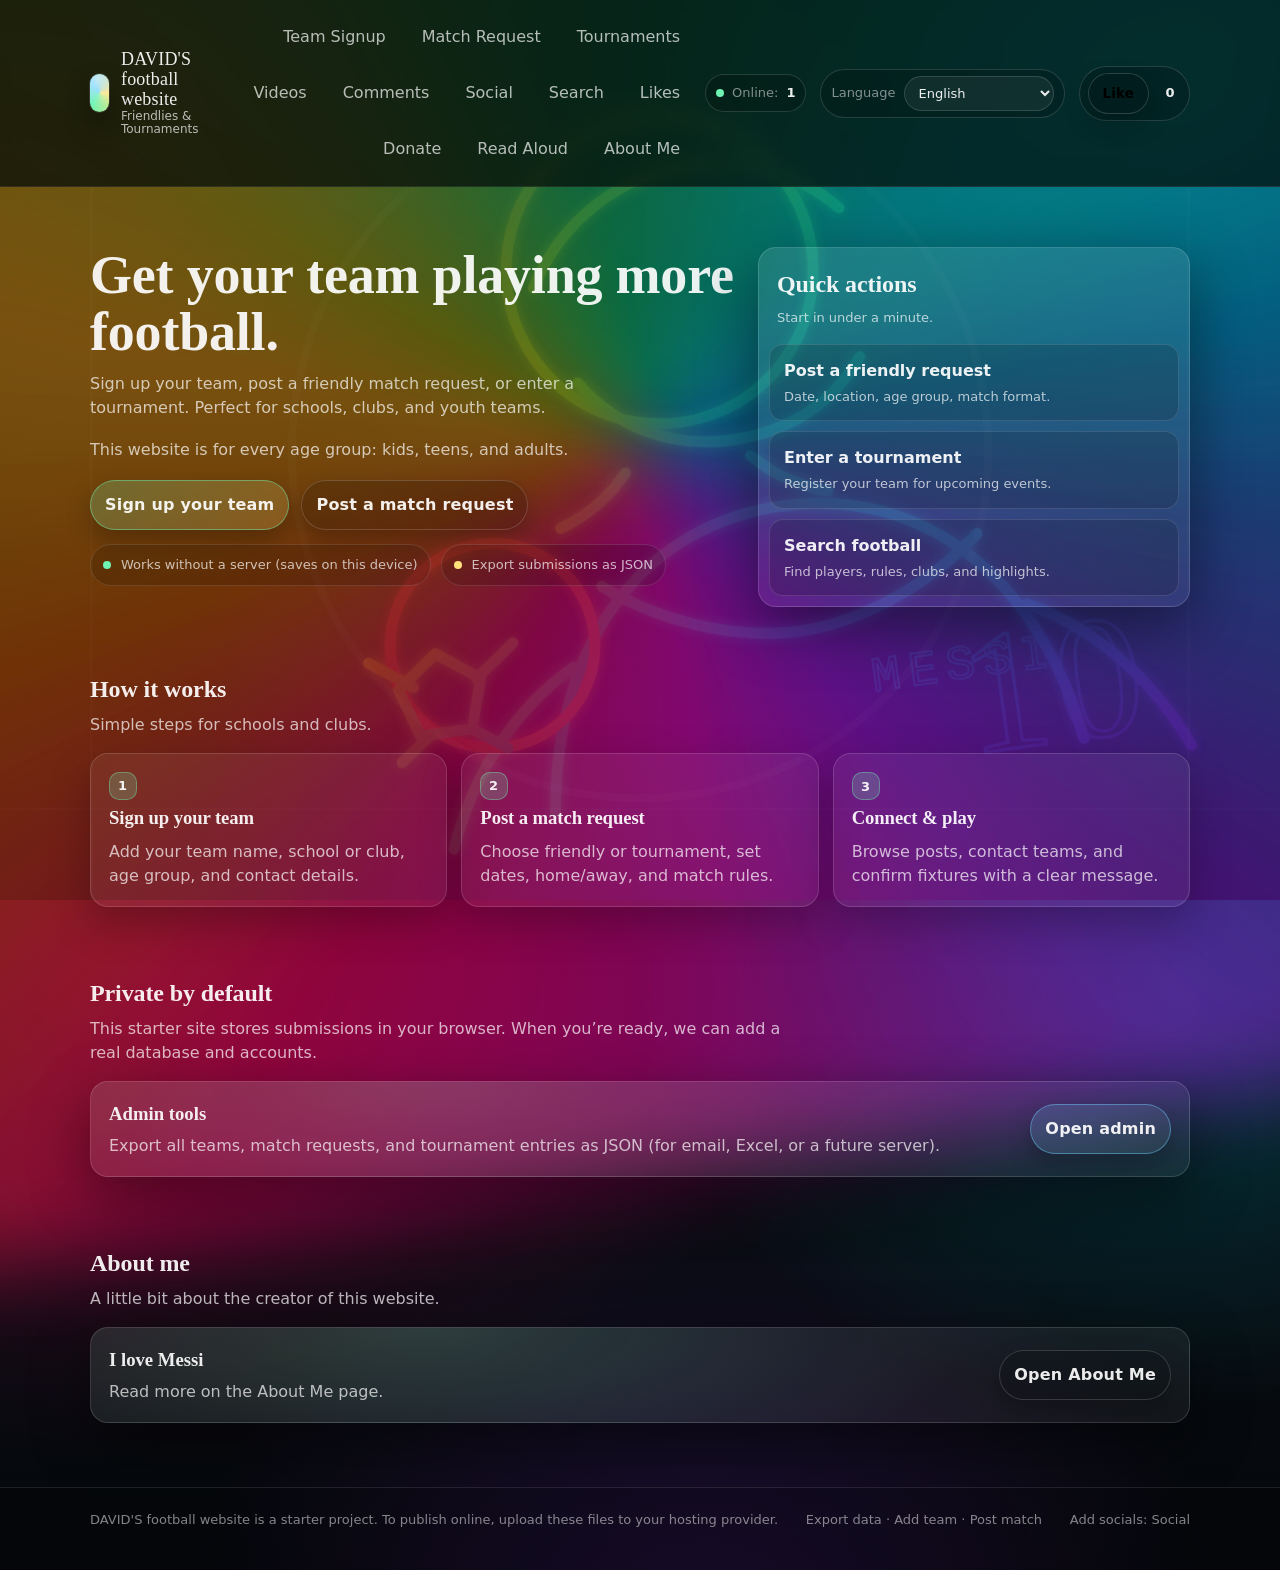
==== commit 0a1056e5: "Remove Browse tab from navigation" ====
--- a/index.html
+++ b/index.html
@@ -22,14 +22,13 @@
             <span class="brand-sub">Friendlies & Tournaments</span>
           </span>
         </a>
-        <nav class="nav">
-          <a href="./team-signup.html" data-i18n="nav_team_signup">Team Signup</a>
-          <a href="./match-request.html" data-i18n="nav_match_request">Match Request</a>
-          <a href="./browse.html" data-i18n="nav_browse">Browse</a>
-          <a href="./tournaments.html" data-i18n="nav_tournaments">Tournaments</a>
-          <a href="./videos.html" data-i18n="nav_videos">Videos</a>
-          <a href="./comments.html" data-i18n="nav_comments">Comments</a>
-          <a href="./social.html" data-i18n="nav_social">Social</a>
+	        <nav class="nav">
+	          <a href="./team-signup.html" data-i18n="nav_team_signup">Team Signup</a>
+	          <a href="./match-request.html" data-i18n="nav_match_request">Match Request</a>
+	          <a href="./tournaments.html" data-i18n="nav_tournaments">Tournaments</a>
+	          <a href="./videos.html" data-i18n="nav_videos">Videos</a>
+	          <a href="./comments.html" data-i18n="nav_comments">Comments</a>
+	          <a href="./social.html" data-i18n="nav_social">Social</a>
           <a href="./search.html" data-i18n="nav_search">Search</a>
           <a href="./likes.html" data-i18n="nav_likes">Likes</a>
           <a href="./donate.html" data-i18n="nav_donate">Donate</a>
@@ -51,10 +50,10 @@
             <p class="lede">
               This website is for every age group: kids, teens, and adults.
             </p>
-            <div class="cta-row">
-              <a class="btn btn-primary" href="./team-signup.html" data-i18n="btn_signup">Sign up your team</a>
-              <a class="btn btn-ghost" href="./browse.html" data-i18n="btn_find_opponents">Find opponents</a>
-            </div>
+	            <div class="cta-row">
+	              <a class="btn btn-primary" href="./team-signup.html" data-i18n="btn_signup">Sign up your team</a>
+	              <a class="btn btn-ghost" href="./match-request.html" data-i18n="btn_find_opponents">Find opponents</a>
+	            </div>
             <div class="hero-meta">
               <div class="meta-pill">
                 <span class="dot dot-green" aria-hidden="true"></span>
@@ -72,29 +71,29 @@
               <h2 class="card-title">Quick actions</h2>
               <p class="card-sub">Start in under a minute.</p>
             </div>
-            <div class="card-actions">
-              <a class="action" href="./match-request.html">
-                <span class="action-title">Post a friendly request</span>
-                <span class="action-sub"
-                  >Date, location, age group, match format.</span
-                >
-              </a>
-              <a class="action" href="./tournaments.html">
-                <span class="action-title">Enter a tournament</span>
-                <span class="action-sub"
-                  >Register your team for upcoming events.</span
-                >
-              </a>
-              <a class="action" href="./browse.html">
-                <span class="action-title">Browse teams & requests</span>
-                <span class="action-sub"
-                  >Filter by age group, distance, match type.</span
-                >
-              </a>
-            </div>
-          </div>
-        </div>
-      </section>
+	            <div class="card-actions">
+	              <a class="action" href="./match-request.html">
+	                <span class="action-title">Post a friendly request</span>
+	                <span class="action-sub"
+	                  >Date, location, age group, match format.</span
+	                >
+	              </a>
+	              <a class="action" href="./tournaments.html">
+	                <span class="action-title">Enter a tournament</span>
+	                <span class="action-sub"
+	                  >Register your team for upcoming events.</span
+	                >
+	              </a>
+	              <a class="action" href="./search.html">
+	                <span class="action-title">Search football</span>
+	                <span class="action-sub"
+	                  >Find players, rules, clubs, and highlights.</span
+	                >
+	              </a>
+	            </div>
+	          </div>
+	        </div>
+	      </section>
 
       <section class="wrap section">
         <div class="section-head">
--- a/styles.css
+++ b/styles.css
@@ -167,6 +167,7 @@
   justify-content: space-between;
   padding: 16px 0;
   gap: 14px;
+  min-width: 0;
 }
 
 .brand {
@@ -271,6 +272,7 @@
   border-radius: 999px;
   border: 1px solid transparent;
   color: var(--muted);
+  flex: 0 0 auto;
 }
 
 .nav a[aria-current="page"] {
@@ -618,6 +620,98 @@
 .footer-socials {
   display: grid;
   gap: 8px;
+}
+
+/* Search (Google-like) */
+.search-hero {
+  display: grid;
+  gap: 12px;
+}
+
+.search-mark {
+  font-family: var(--serif);
+  font-size: clamp(28px, 4vw, 40px);
+  letter-spacing: -0.2px;
+  opacity: 0.95;
+}
+
+.search-row {
+  display: flex;
+  gap: 10px;
+  flex-wrap: wrap;
+}
+
+.search-input {
+  flex: 1 1 320px;
+  padding: 14px 14px;
+  border-radius: 999px;
+  border: 1px solid rgba(255, 255, 255, 0.16);
+  background: rgba(0, 0, 0, 0.20);
+  color: var(--text);
+  font-size: 16px;
+}
+
+.search-input:focus {
+  outline: none;
+  box-shadow: var(--focus);
+  border-color: rgba(110, 243, 179, 0.35);
+}
+
+.search-options {
+  display: flex;
+  gap: 12px;
+  flex-wrap: wrap;
+  align-items: end;
+}
+
+.check {
+  display: inline-flex;
+  align-items: center;
+  gap: 10px;
+  padding: 10px 12px;
+  border-radius: 999px;
+  border: 1px solid rgba(255, 255, 255, 0.12);
+  background: rgba(0, 0, 0, 0.14);
+  color: var(--muted);
+}
+
+.results {
+  display: grid;
+  gap: 12px;
+}
+
+.result {
+  padding: 14px;
+  border-radius: var(--radius);
+  border: 1px solid rgba(255, 255, 255, 0.14);
+  background: rgba(255, 255, 255, 0.06);
+  box-shadow: 0 16px 40px rgba(0, 0, 0, 0.18);
+}
+
+.result-title {
+  font-weight: 900;
+  text-decoration: none;
+}
+
+.result-title:hover {
+  text-decoration: underline;
+  text-decoration-thickness: 2px;
+  text-underline-offset: 4px;
+}
+
+.result-url {
+  margin-top: 6px;
+  font-family: var(--mono);
+  font-size: 12px;
+  color: var(--faint);
+  overflow: hidden;
+  text-overflow: ellipsis;
+  white-space: nowrap;
+}
+
+.result-snippet {
+  margin: 10px 0 0;
+  color: var(--muted);
 }
 
 /* Search */
@@ -1300,45 +1394,6 @@
   }
 }
 
-/* Text-to-speech controls */
-.tts-bar {
-  position: fixed;
-  left: 14px;
-  bottom: 14px;
-  z-index: 20;
-  display: flex;
-  align-items: center;
-  gap: 10px;
-  flex-wrap: wrap;
-  padding: 10px;
-  border-radius: 18px;
-  border: 1px solid rgba(255, 255, 255, 0.14);
-  background: rgba(4, 10, 7, 0.72);
-  backdrop-filter: blur(10px);
-  box-shadow: var(--shadow);
-}
-
-.tts-page .tts-bar {
-  display: none;
-}
-
-.tts-btn {
-  padding: 10px 12px;
-  box-shadow: none;
-}
-
-.tts-label {
-  display: grid;
-  gap: 6px;
-  color: var(--muted);
-  font-size: 12px;
-}
-
-.tts-select,
-.tts-range {
-  min-width: 180px;
-}
-
 @media (max-width: 920px) {
   .hero-grid {
     grid-template-columns: 1fr;
@@ -1407,15 +1462,4 @@
     justify-content: space-between;
   }
 
-  .tts-bar {
-    left: 10px;
-    right: 10px;
-    bottom: 10px;
-    justify-content: space-between;
-  }
-
-  .tts-select,
-  .tts-range {
-    min-width: 140px;
-  }
-}
+}
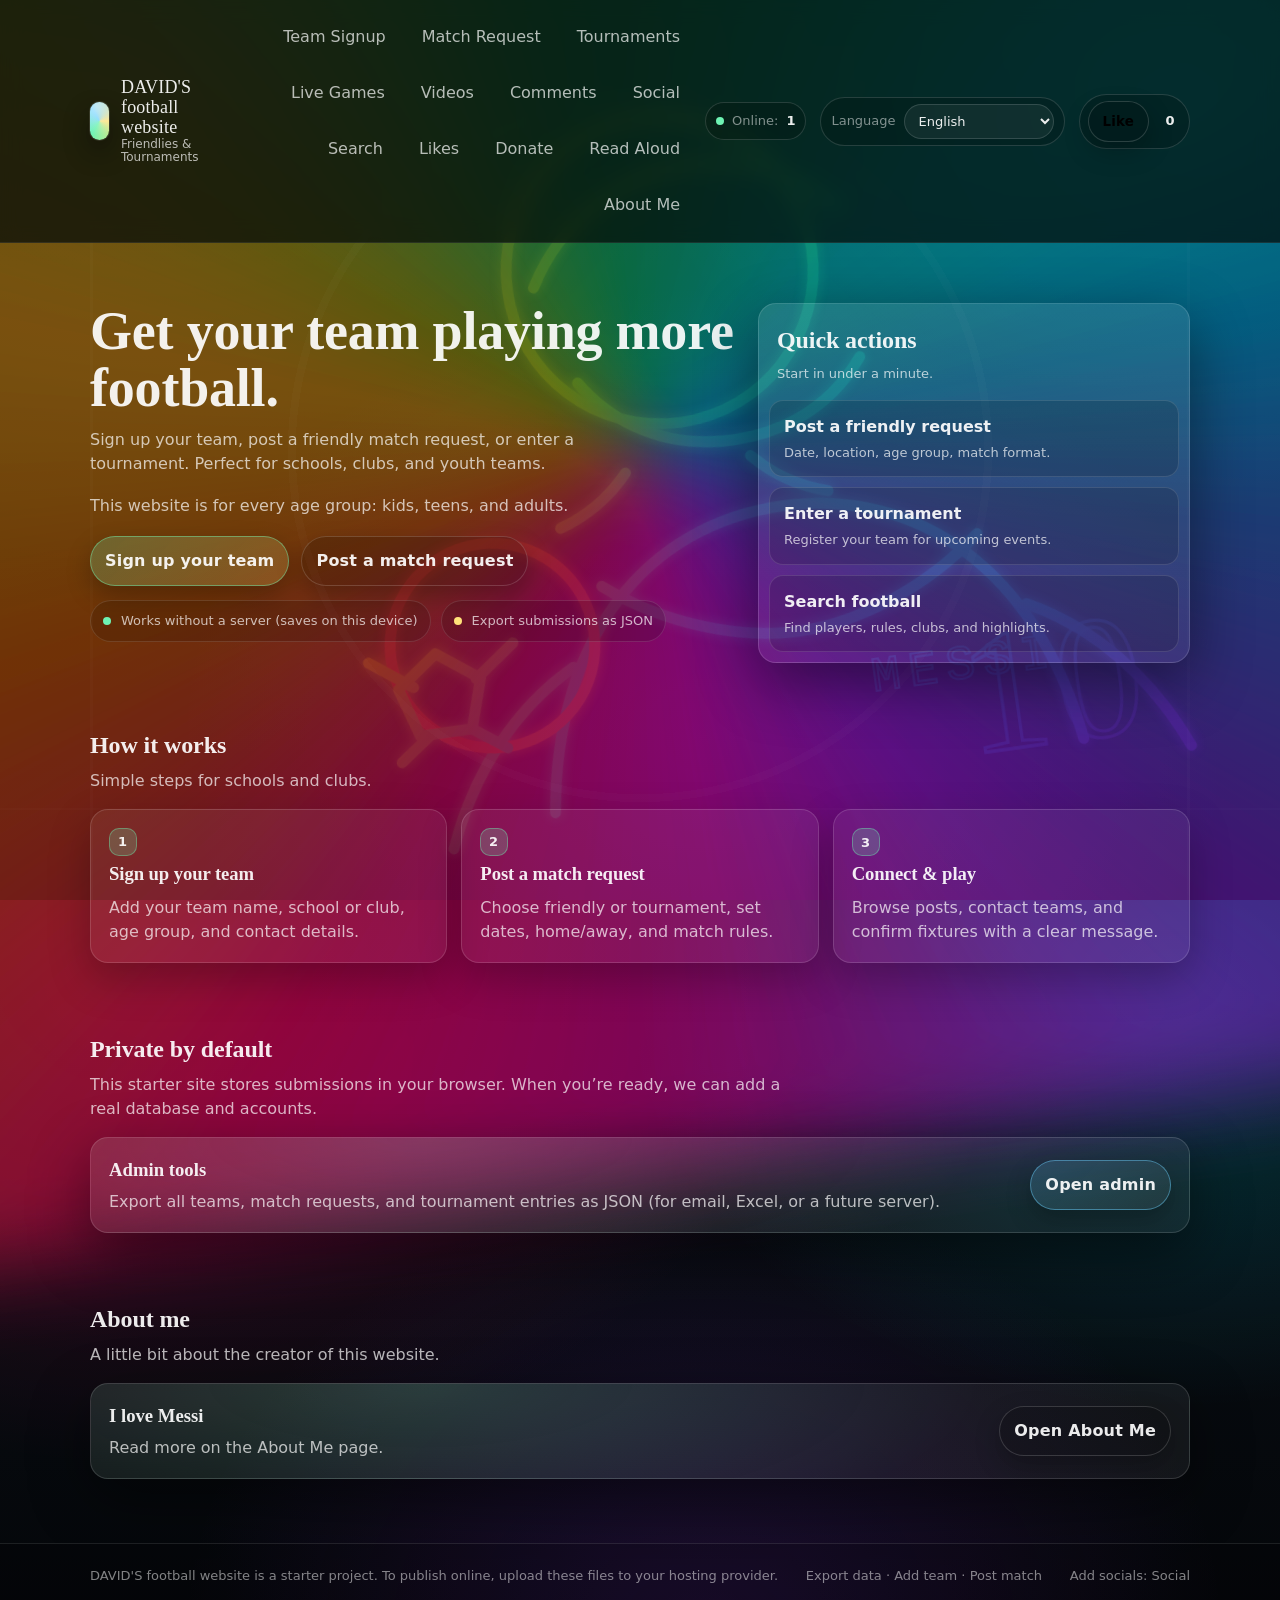
==== commit 27c202c7: "Add Live Games tab (updates every second)" ====
--- a/index.html
+++ b/index.html
@@ -26,10 +26,11 @@
 	          <a href="./team-signup.html" data-i18n="nav_team_signup">Team Signup</a>
 	          <a href="./match-request.html" data-i18n="nav_match_request">Match Request</a>
 	          <a href="./tournaments.html" data-i18n="nav_tournaments">Tournaments</a>
+	          <a href="./live.html" data-i18n="nav_live">Live Games</a>
 	          <a href="./videos.html" data-i18n="nav_videos">Videos</a>
 	          <a href="./comments.html" data-i18n="nav_comments">Comments</a>
 	          <a href="./social.html" data-i18n="nav_social">Social</a>
-          <a href="./search.html" data-i18n="nav_search">Search</a>
+	          <a href="./search.html" data-i18n="nav_search">Search</a>
           <a href="./likes.html" data-i18n="nav_likes">Likes</a>
           <a href="./donate.html" data-i18n="nav_donate">Donate</a>
           <a href="./read-aloud.html" data-i18n="nav_read_aloud">Read Aloud</a>
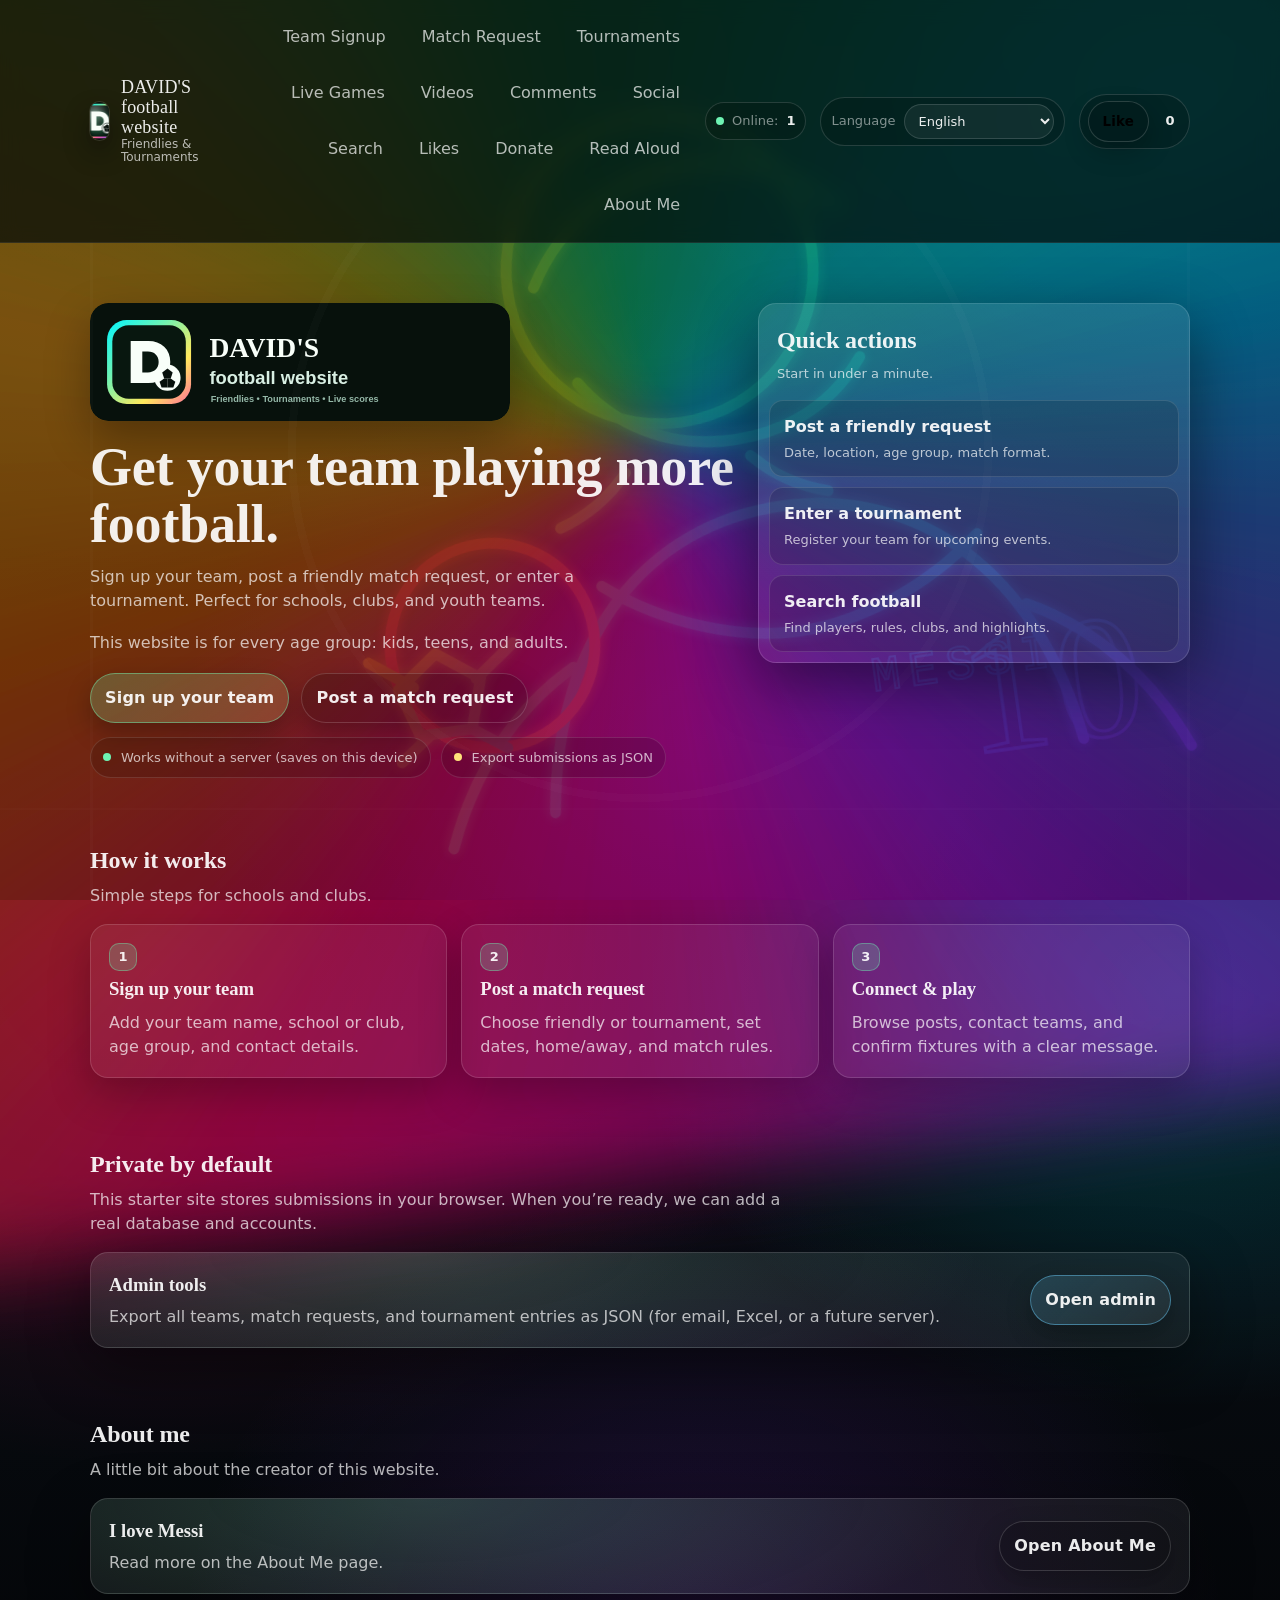
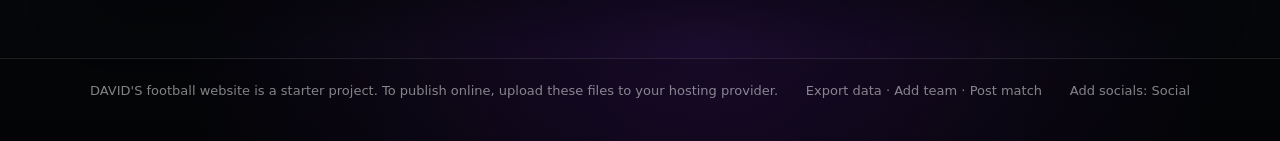
==== commit 1e7b32e4: "Show logo on front page hero" ====
--- a/index.html
+++ b/index.html
@@ -40,12 +40,19 @@
     </header>
 
     <main id="main">
-      <section class="hero">
-        <div class="wrap hero-grid">
-          <div class="hero-copy">
-            <h1 data-i18n="h_index">Get your team playing more football.</h1>
-            <p class="lede">
-              Sign up your team, post a friendly match request, or enter a
+	      <section class="hero">
+	        <div class="wrap hero-grid">
+	          <div class="hero-copy">
+	            <img
+	              class="hero-logo"
+	              src="./assets/logo.svg"
+	              alt="DAVID'S football website"
+	              width="640"
+	              height="180"
+	            />
+	            <h1 data-i18n="h_index">Get your team playing more football.</h1>
+	            <p class="lede">
+	              Sign up your team, post a friendly match request, or enter a
               tournament. Perfect for schools, clubs, and youth teams.
             </p>
             <p class="lede">
--- a/styles.css
+++ b/styles.css
@@ -180,8 +180,8 @@
 .brand-mark {
   width: 38px;
   height: 38px;
-  border-radius: 10px;
-  background: conic-gradient(from 210deg, var(--accent), #6ad0ff, var(--accent-2), var(--accent));
+  border-radius: 12px;
+  background: url("./assets/logo-mark.svg") center / cover no-repeat;
   box-shadow: 0 0 0 1px rgba(255, 255, 255, 0.12),
     0 12px 26px rgba(0, 0, 0, 0.45);
   position: relative;
@@ -189,12 +189,7 @@
 }
 
 .brand-mark::after {
-  content: "";
-  position: absolute;
-  inset: -40%;
-  background: radial-gradient(circle at 30% 30%, rgba(255, 255, 255, 0.75), transparent 55%);
-  transform: rotate(18deg);
-  opacity: 0.7;
+  content: none;
 }
 
 .brand-text {
@@ -610,6 +605,153 @@
   gap: 10px;
   flex-wrap: wrap;
   align-items: center;
+}
+
+.social-tile {
+  position: relative;
+  display: inline-flex;
+}
+
+.social-share {
+  position: absolute;
+  right: -6px;
+  bottom: -6px;
+  width: 26px;
+  height: 26px;
+  border-radius: 999px;
+  border: 1px solid rgba(255, 255, 255, 0.18);
+  background: rgba(0, 0, 0, 0.55);
+  color: rgba(255, 255, 255, 0.92);
+  display: inline-flex;
+  align-items: center;
+  justify-content: center;
+  cursor: pointer;
+  line-height: 1;
+  font-weight: 900;
+}
+
+.social-share:hover {
+  background: rgba(0, 0, 0, 0.7);
+  border-color: rgba(255, 255, 255, 0.24);
+}
+
+.social-share:focus {
+  outline: none;
+  box-shadow: var(--focus);
+}
+
+.ad-card {
+  border-radius: calc(var(--radius) + 6px);
+  border: 1px solid rgba(255, 255, 255, 0.16);
+  background: radial-gradient(circle at 20% 10%, rgba(110, 243, 179, 0.16), transparent 55%),
+    radial-gradient(circle at 80% 80%, rgba(106, 208, 255, 0.14), transparent 55%),
+    rgba(255, 255, 255, 0.05);
+  padding: 16px;
+  margin-bottom: 14px;
+  box-shadow: 0 16px 40px rgba(0, 0, 0, 0.18);
+}
+
+.ad-kicker {
+  margin: 0 0 6px;
+  font-size: 12px;
+  text-transform: uppercase;
+  letter-spacing: 0.22px;
+  color: var(--muted);
+}
+
+.ad-title {
+  margin: 0 0 6px;
+  font-weight: 950;
+  letter-spacing: 0.1px;
+}
+
+.ad-copy {
+  margin: 0 0 12px;
+  color: var(--muted);
+}
+
+.social-app {
+  width: 54px;
+  height: 54px;
+  border-radius: 16px;
+  border: 1px solid rgba(255, 255, 255, 0.16);
+  background: rgba(0, 0, 0, 0.22);
+  display: inline-flex;
+  align-items: center;
+  justify-content: center;
+  color: rgba(255, 255, 255, 0.9);
+  text-decoration: none;
+  box-shadow: 0 16px 40px rgba(0, 0, 0, 0.18);
+}
+
+.social-app:hover {
+  text-decoration: none;
+  background: rgba(0, 0, 0, 0.30);
+  border-color: rgba(255, 255, 255, 0.22);
+}
+
+.social-app:focus {
+  outline: none;
+  box-shadow: var(--focus);
+}
+
+.social-app svg {
+  width: 26px;
+  height: 26px;
+  display: block;
+}
+
+.social-app.ig {
+  background: radial-gradient(circle at 25% 10%, rgba(255, 230, 0, 0.22), transparent 55%),
+    radial-gradient(circle at 75% 85%, rgba(255, 0, 105, 0.24), transparent 55%),
+    radial-gradient(circle at 20% 80%, rgba(110, 100, 255, 0.20), transparent 55%),
+    rgba(0, 0, 0, 0.18);
+}
+
+.social-app.yt {
+  background: radial-gradient(circle at 55% 40%, rgba(255, 50, 50, 0.28), transparent 55%),
+    rgba(0, 0, 0, 0.18);
+}
+
+.social-app.sc {
+  background: radial-gradient(circle at 50% 35%, rgba(255, 255, 0, 0.22), transparent 55%),
+    rgba(0, 0, 0, 0.18);
+}
+
+.social-app.tt {
+  background: radial-gradient(circle at 35% 35%, rgba(0, 255, 255, 0.16), transparent 55%),
+    radial-gradient(circle at 70% 70%, rgba(255, 60, 120, 0.16), transparent 55%),
+    rgba(0, 0, 0, 0.18);
+}
+
+.social-app.x {
+  background: radial-gradient(circle at 50% 40%, rgba(255, 255, 255, 0.10), transparent 55%),
+    rgba(0, 0, 0, 0.22);
+}
+
+.social-app.fb {
+  background: radial-gradient(circle at 45% 35%, rgba(80, 130, 255, 0.20), transparent 55%),
+    rgba(0, 0, 0, 0.18);
+}
+
+.social-app.wa {
+  background: radial-gradient(circle at 45% 35%, rgba(60, 255, 150, 0.18), transparent 55%),
+    rgba(0, 0, 0, 0.18);
+}
+
+.social-app.dc {
+  background: radial-gradient(circle at 45% 35%, rgba(120, 130, 255, 0.18), transparent 55%),
+    rgba(0, 0, 0, 0.18);
+}
+
+.social-app.tw {
+  background: radial-gradient(circle at 45% 35%, rgba(180, 90, 255, 0.18), transparent 55%),
+    rgba(0, 0, 0, 0.18);
+}
+
+.social-app.sp {
+  background: radial-gradient(circle at 45% 35%, rgba(70, 255, 120, 0.16), transparent 55%),
+    rgba(0, 0, 0, 0.18);
 }
 
 .social-preview {
@@ -870,6 +1012,15 @@
   line-height: 1.05;
   margin: 0 0 12px;
   letter-spacing: -0.2px;
+}
+
+.hero-logo {
+  display: block;
+  width: min(100%, 420px);
+  height: auto;
+  margin: 0 0 18px;
+  border-radius: 18px;
+  box-shadow: 0 18px 45px rgba(0, 0, 0, 0.30);
 }
 
 .lede {
@@ -1312,9 +1463,246 @@
   min-width: 180px;
 }
 
+.sr-only {
+  position: absolute !important;
+  width: 1px;
+  height: 1px;
+  padding: 0;
+  margin: -1px;
+  overflow: hidden;
+  clip: rect(0, 0, 0, 0);
+  white-space: nowrap;
+  border: 0;
+}
+
+.fs-controls {
+  display: flex;
+  align-items: center;
+  justify-content: space-between;
+  gap: 12px;
+  flex-wrap: wrap;
+  margin-bottom: 12px;
+}
+
+.fs-controls-left,
+.fs-controls-right {
+  display: flex;
+  align-items: center;
+  gap: 10px;
+  flex-wrap: wrap;
+}
+
+.segmented {
+  display: inline-flex;
+  border-radius: 999px;
+  border: 1px solid rgba(255, 255, 255, 0.16);
+  background: rgba(0, 0, 0, 0.18);
+  overflow: hidden;
+}
+
+.seg-btn {
+  appearance: none;
+  border: 0;
+  background: transparent;
+  color: rgba(255, 255, 255, 0.86);
+  padding: 8px 12px;
+  font-weight: 850;
+  letter-spacing: 0.1px;
+  cursor: pointer;
+  font-size: 13px;
+}
+
+.seg-btn[aria-selected="true"] {
+  background: rgba(255, 255, 255, 0.12);
+  color: rgba(255, 255, 255, 0.96);
+}
+
+.fs-search {
+  min-width: 220px;
+  padding: 10px 12px;
+  border-radius: 999px;
+  border: 1px solid rgba(255, 255, 255, 0.16);
+  background: rgba(0, 0, 0, 0.18);
+  color: rgba(255, 255, 255, 0.92);
+  outline: none;
+}
+
+.fs-search:focus {
+  box-shadow: var(--focus);
+}
+
+.fs-toggle {
+  display: inline-flex;
+  align-items: center;
+  gap: 8px;
+  padding: 8px 10px;
+  border-radius: 999px;
+  border: 1px solid rgba(255, 255, 255, 0.16);
+  background: rgba(0, 0, 0, 0.16);
+  color: rgba(255, 255, 255, 0.88);
+  font-weight: 800;
+  font-size: 13px;
+  user-select: none;
+}
+
+.fs-toggle input {
+  accent-color: var(--accent);
+}
+
 .list {
   display: grid;
   gap: 12px;
+}
+
+.fs-board {
+  border-radius: calc(var(--radius) + 2px);
+  overflow: hidden;
+  border: 1px solid rgba(255, 255, 255, 0.14);
+  background: rgba(255, 255, 255, 0.04);
+}
+
+.fs-empty {
+  padding: 18px;
+  color: var(--muted);
+}
+
+.fs-league {
+  padding: 10px 12px;
+  background: rgba(0, 0, 0, 0.22);
+  border-bottom: 1px solid rgba(255, 255, 255, 0.12);
+}
+
+.fs-league-name {
+  font-weight: 900;
+  letter-spacing: 0.2px;
+  text-transform: uppercase;
+  font-size: 12px;
+  color: rgba(255, 255, 255, 0.86);
+}
+
+.fs-row {
+  display: grid;
+  grid-template-columns: 92px 1fr 62px 34px;
+  gap: 10px;
+  align-items: center;
+  padding: 12px;
+  border-bottom: 1px solid rgba(255, 255, 255, 0.1);
+  background: rgba(255, 255, 255, 0.03);
+}
+
+.fs-row:hover {
+  background: rgba(255, 255, 255, 0.06);
+}
+
+.fs-row-live {
+  background: rgba(255, 255, 255, 0.045);
+}
+
+.fs-time {
+  display: grid;
+  gap: 2px;
+  font-variant-numeric: tabular-nums;
+}
+
+.fs-time-main {
+  font-weight: 950;
+  letter-spacing: 0.1px;
+  color: rgba(255, 255, 255, 0.88);
+}
+
+.fs-time-sub {
+  font-size: 12px;
+  color: var(--muted);
+}
+
+.fs-time-live .fs-time-main {
+  color: rgba(255, 255, 255, 0.96);
+}
+
+.fs-time-live .fs-time-main::before {
+  content: "";
+  display: inline-block;
+  width: 7px;
+  height: 7px;
+  border-radius: 999px;
+  background: rgba(255, 59, 59, 0.95);
+  box-shadow: 0 0 0 6px rgba(255, 59, 59, 0.14);
+  margin-right: 8px;
+  transform: translateY(-1px);
+}
+
+.fs-teams {
+  display: grid;
+  gap: 4px;
+}
+
+.fs-team {
+  font-weight: 860;
+  letter-spacing: 0.1px;
+  color: rgba(255, 255, 255, 0.9);
+}
+
+.fs-score {
+  justify-self: end;
+  font-weight: 950;
+  font-variant-numeric: tabular-nums;
+  letter-spacing: 0.2px;
+  color: rgba(255, 255, 255, 0.92);
+}
+
+.fs-star {
+  justify-self: end;
+  width: 30px;
+  height: 30px;
+  border-radius: 999px;
+  border: 1px solid rgba(255, 255, 255, 0.16);
+  background: rgba(0, 0, 0, 0.16);
+  color: rgba(255, 255, 255, 0.8);
+  font-weight: 950;
+  cursor: pointer;
+  line-height: 1;
+}
+
+.fs-star:hover {
+  background: rgba(0, 0, 0, 0.26);
+  border-color: rgba(255, 255, 255, 0.22);
+}
+
+.fs-row-fav .fs-star {
+  background: rgba(255, 255, 255, 0.12);
+  color: rgba(255, 255, 255, 0.96);
+}
+
+.fs-del {
+  justify-self: end;
+  width: 30px;
+  height: 30px;
+  border-radius: 999px;
+  border: 1px solid rgba(255, 255, 255, 0.16);
+  background: rgba(0, 0, 0, 0.18);
+  color: rgba(255, 255, 255, 0.88);
+  font-weight: 950;
+  cursor: pointer;
+  line-height: 1;
+}
+
+.fs-del:hover {
+  background: rgba(0, 0, 0, 0.28);
+  border-color: rgba(255, 255, 255, 0.24);
+}
+
+@media (max-width: 520px) {
+  .fs-row {
+    grid-template-columns: 78px 1fr 54px 30px;
+    padding: 10px;
+    gap: 8px;
+  }
+  .fs-time-sub {
+    display: none;
+  }
+  .fs-search {
+    min-width: 160px;
+  }
 }
 
 .item {
